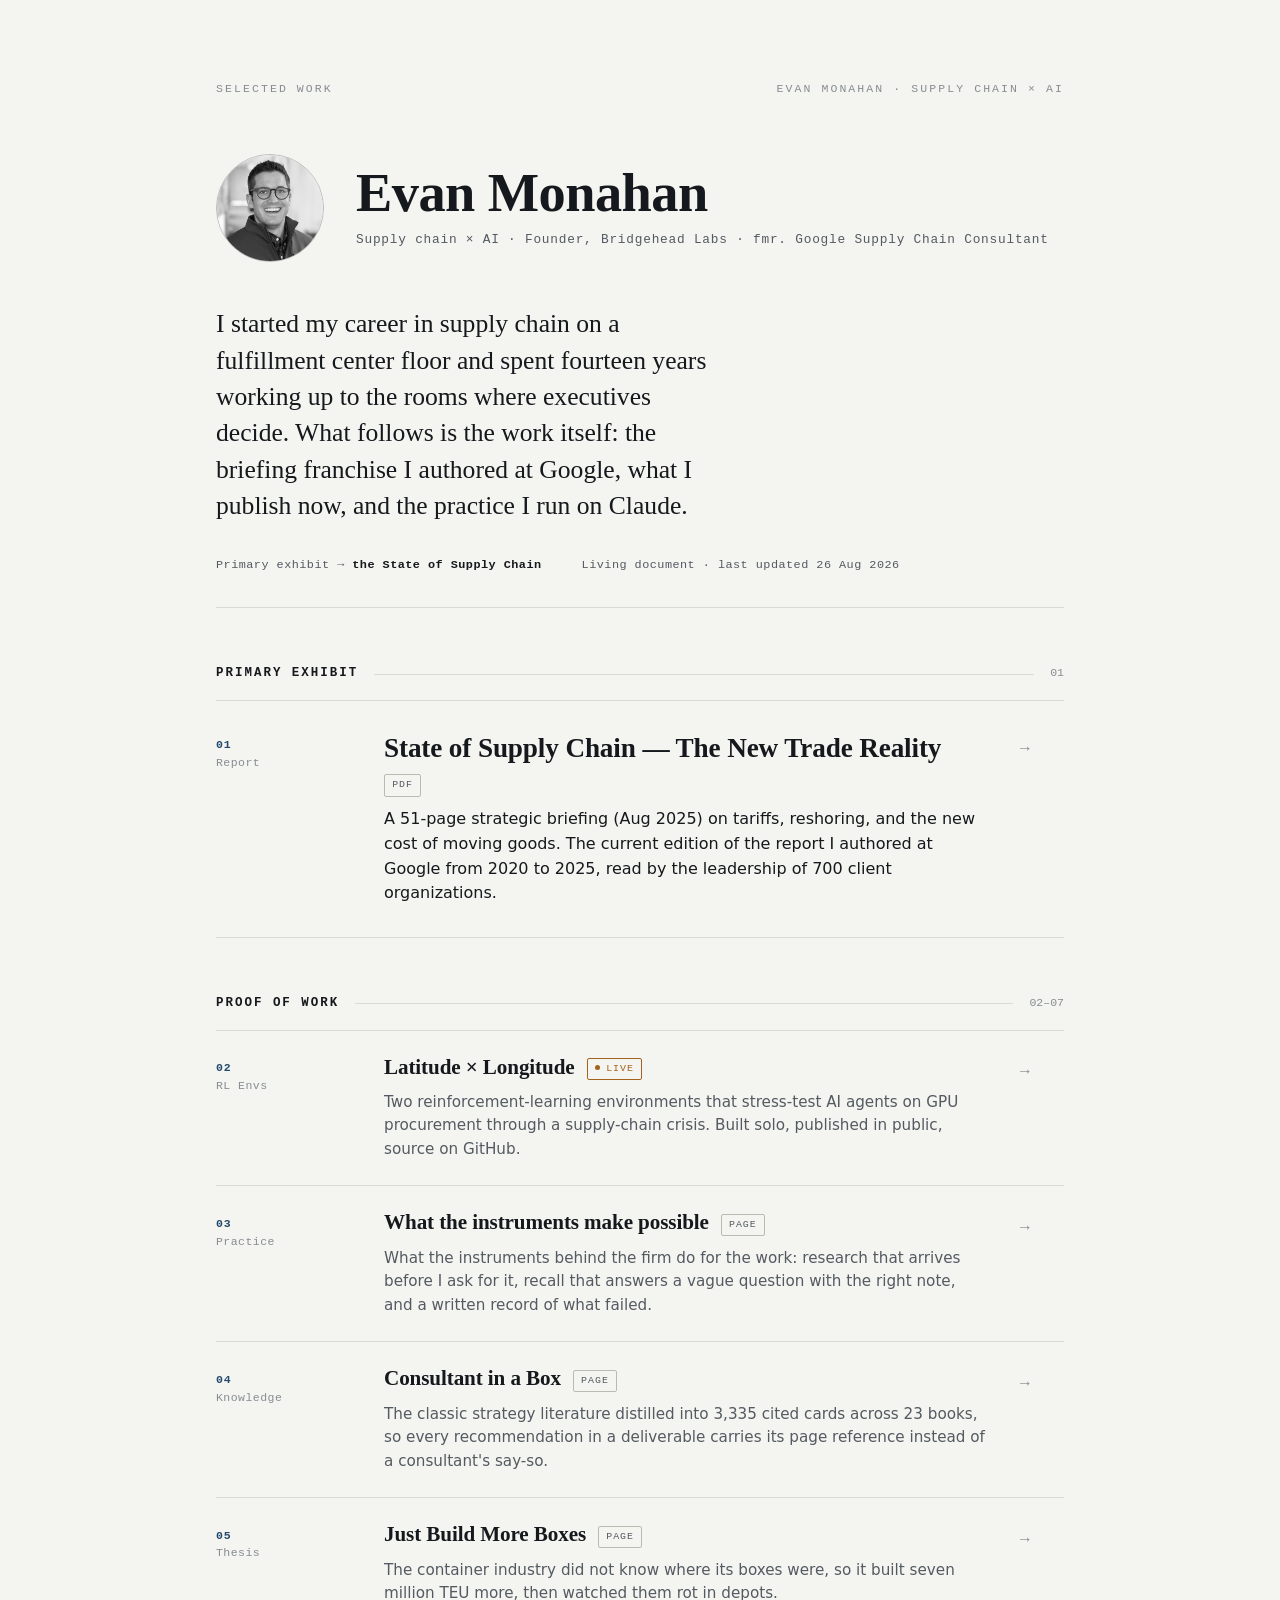
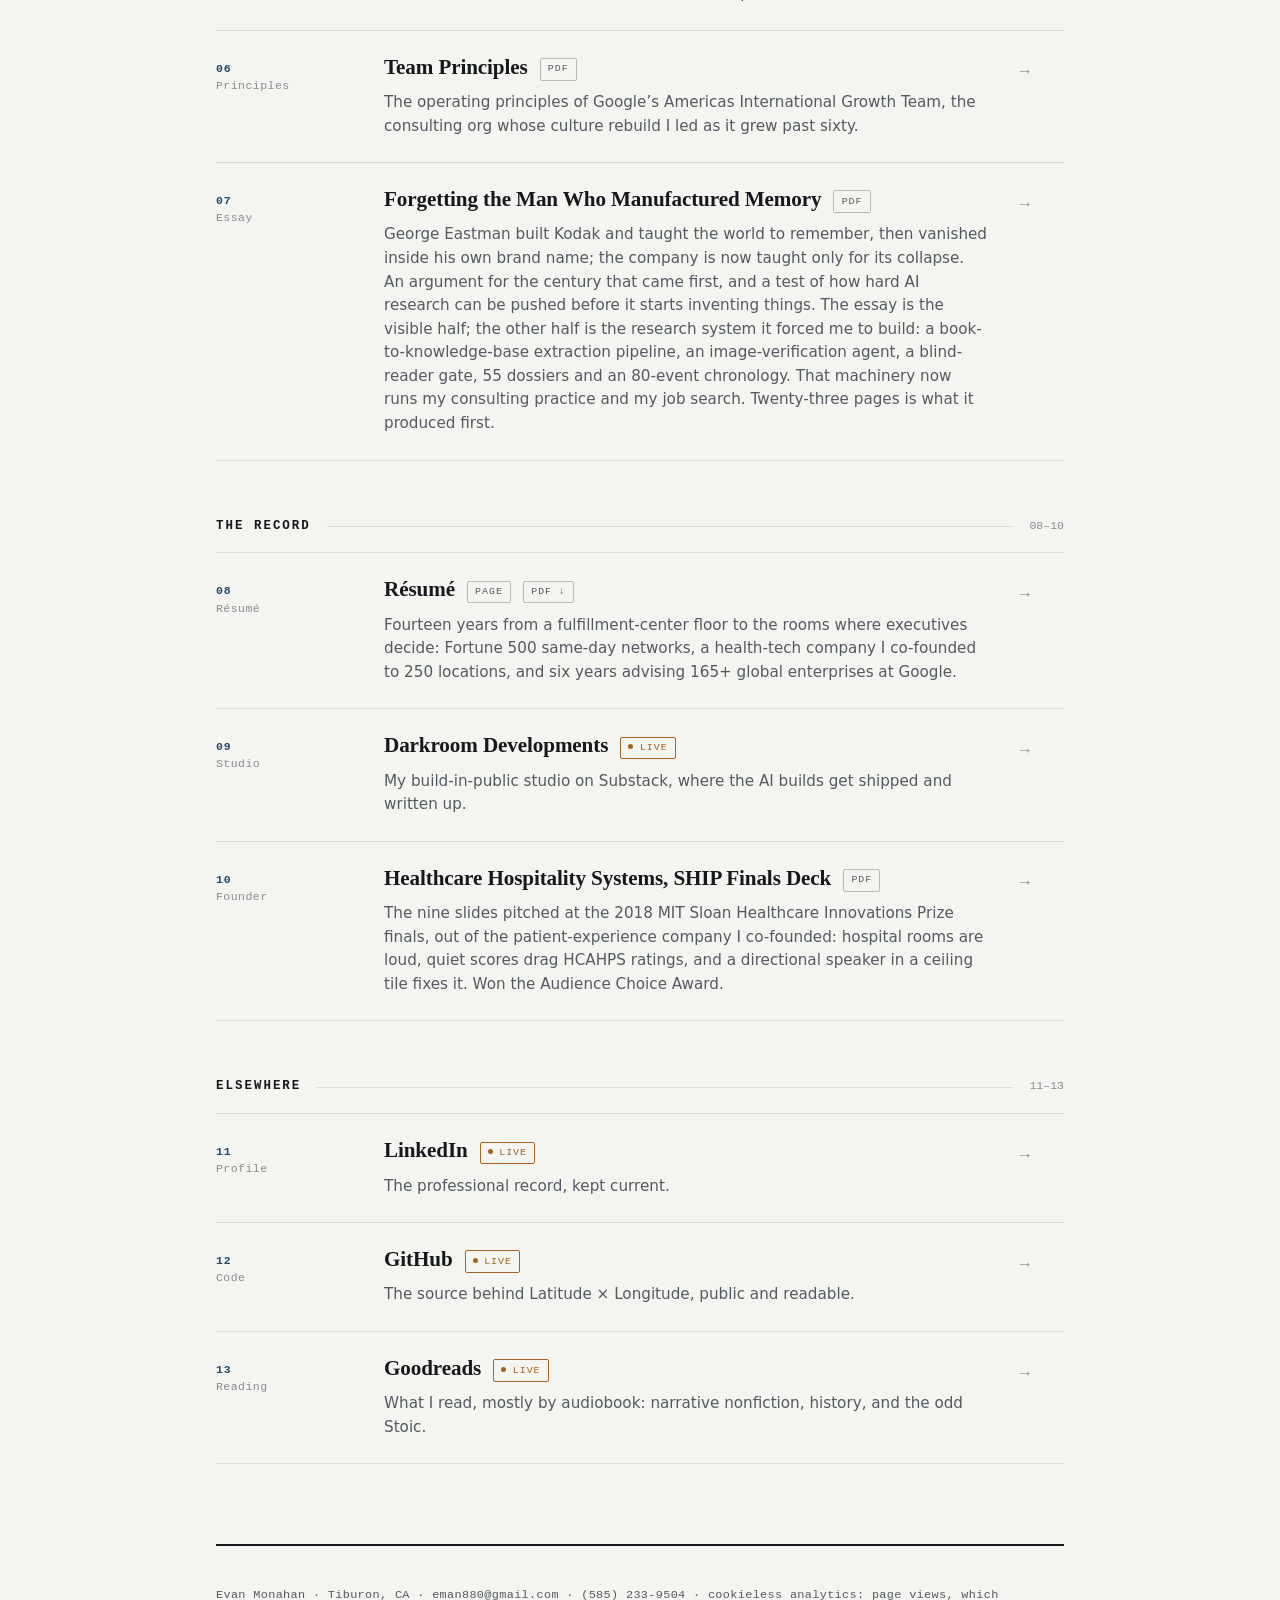
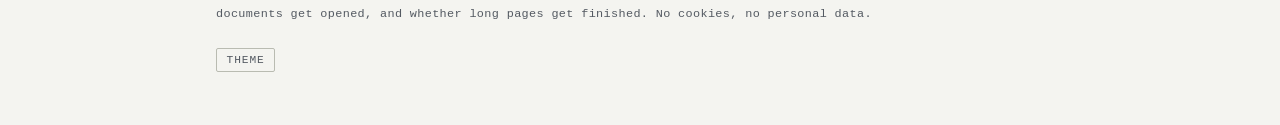
==== index.html @ cddded2b "Résumé card: make the PDF tag a real download link The card linked to resume.html while showing a de" ====
<!doctype html>
<html lang="en" data-theme-default>
<head>
  <meta charset="utf-8">
  <meta name="viewport" content="width=device-width, initial-scale=1">
  <title>Evan Monahan — Selected Work</title>
  <meta name="description" content="Selected work by Evan Monahan: the State of Supply Chain briefing, reinforcement-learning environments for GPU procurement, a cited strategy knowledge base, a container thesis, and a résumé. Supply chain × AI.">
  <link rel="stylesheet" href="style.css">
  <script src="tracker.js" async></script>
  <link rel="icon" href="data:image/svg+xml,<svg xmlns='http://www.w3.org/2000/svg' viewBox='0 0 16 16'><rect width='16' height='16' fill='%23234a6c'/><rect x='3' y='3' width='10' height='10' fill='none' stroke='%23f4f4f0' stroke-width='1'/></svg>">
</head>
<body>
<div class="wrap">

  <!-- ============ MASTHEAD ============ -->
  <header class="masthead">
    <div class="masthead-top">
      <span class="doc-no">Selected Work</span>
      <span class="doc-no">Evan Monahan · Supply Chain × AI</span>
    </div>

    <div class="identity reveal">
      <img class="portrait" src="assets/headshot.jpg" alt="Evan Monahan" width="108" height="108">
      <div>
        <h1>Evan Monahan</h1>
        <p class="role">Supply chain × AI · Founder, Bridgehead Labs · fmr. Google Supply Chain Consultant</p>
      </div>
    </div>

    <p class="thesis reveal">
      I started my career in supply chain on a fulfillment center floor and spent fourteen
      years working up to the rooms where executives decide. What follows is the work itself:
      the briefing franchise I authored at Google, what I publish now, and the practice I run
      on Claude.
    </p>

    <div class="manifest-meta reveal">
      <span>Primary exhibit → <b>the State of Supply Chain</b></span>
      <span>Living document · last updated 26 Aug 2026</span>
    </div>
  </header>

  <!-- ============ PRIMARY EXHIBIT ============ -->
  <section class="section">
    <div class="section-head">
      <h2>Primary Exhibit</h2>
      <span class="rule-fill"></span>
      <span class="count">01</span>
    </div>
    <div class="docs">
      <a class="doc doc-primary" href="files/state-of-supply-chain.pdf" target="_blank" rel="noopener" data-doc="01-state-of-supply-chain">
        <div class="doc-code"><b>01</b>Report</div>
        <div class="doc-main">
          <div class="doc-head">
            <h3>State of Supply Chain — The New Trade Reality</h3>
            <span class="tag">PDF</span>
          </div>
          <p class="doc-abstract">
            A 51-page strategic briefing (Aug 2025) on tariffs, reshoring, and the new cost of
            moving goods. The current edition of the report I authored at Google from 2020 to
            2025, read by the leadership of 700 client organizations.
          </p>
        </div>
        <div class="doc-go">→</div>
      </a>
    </div>
  </section>

  <!-- ============ PROOF OF WORK ============ -->
  <section class="section">
    <div class="section-head">
      <h2>Proof of Work</h2>
      <span class="rule-fill"></span>
      <span class="count">02–07</span>
    </div>
    <div class="docs">

      <a class="doc" href="https://evmonaha880.github.io/latitude-longitude/" target="_blank" rel="noopener" data-doc="02-latitude-longitude">
        <div class="doc-code"><b>02</b>RL Envs</div>
        <div class="doc-main">
          <div class="doc-head"><h3>Latitude × Longitude</h3><span class="tag tag-live">Live</span></div>
          <p class="doc-abstract">
            Two reinforcement-learning environments that stress-test AI agents on GPU procurement
            through a supply-chain crisis. Built solo, published in public, source on GitHub.
          </p>
        </div>
        <div class="doc-go">→</div>
      </a>

      <a class="doc" href="practice.html" target="_blank" rel="noopener" data-doc="03-practice">
        <div class="doc-code"><b>03</b>Practice</div>
        <div class="doc-main">
          <div class="doc-head"><h3>What the instruments make possible</h3><span class="tag">Page</span></div>
          <p class="doc-abstract">
            What the instruments behind the firm do for the work: research that arrives before I
            ask for it, recall that answers a vague question with the right note, and a written
            record of what failed.
          </p>
        </div>
        <div class="doc-go">→</div>
      </a>

      <a class="doc" href="practice.html#knowledge" target="_blank" rel="noopener" data-doc="04-consultant-in-a-box">
        <div class="doc-code"><b>04</b>Knowledge</div>
        <div class="doc-main">
          <div class="doc-head"><h3>Consultant in a Box</h3><span class="tag">Page</span></div>
          <p class="doc-abstract">
            The classic strategy literature distilled into 3,335 cited cards across 23 books, so
            every recommendation in a deliverable carries its page reference instead of a
            consultant's say-so.
          </p>
        </div>
        <div class="doc-go">→</div>
      </a>

      <a class="doc" href="thesis.html" target="_blank" rel="noopener" data-doc="05-thesis">
        <div class="doc-code"><b>05</b>Thesis</div>
        <div class="doc-main">
          <div class="doc-head"><h3>Just Build More Boxes</h3><span class="tag">Page</span></div>
          <p class="doc-abstract">
            The container industry did not know where its boxes were, so it built seven million
            TEU more, then watched them rot in depots.
          </p>
        </div>
        <div class="doc-go">→</div>
      </a>

      <a class="doc" href="files/aigt-team-principles.pdf" target="_blank" rel="noopener" data-doc="06-team-principles">
        <div class="doc-code"><b>06</b>Principles</div>
        <div class="doc-main">
          <div class="doc-head"><h3>Team Principles</h3><span class="tag">PDF</span></div>
          <p class="doc-abstract">
            The operating principles of Google’s Americas International Growth Team, the consulting
            org whose culture rebuild I led as it grew past sixty.
          </p>
        </div>
        <div class="doc-go">→</div>
      </a>

      <a class="doc" href="files/eastman-essay.pdf" target="_blank" rel="noopener" data-doc="07-eastman-essay">
        <div class="doc-code"><b>07</b>Essay</div>
        <div class="doc-main">
          <div class="doc-head"><h3>Forgetting the Man Who Manufactured Memory</h3><span class="tag">PDF</span></div>
          <p class="doc-abstract">
            George Eastman built Kodak and taught the world to remember, then vanished inside
            his own brand name; the company is now taught only for its collapse. An argument for
            the century that came first, and a test of how hard AI research can be pushed before
            it starts inventing things. The essay is the visible half; the other half is the
            research system it forced me to build: a book-to-knowledge-base extraction pipeline,
            an image-verification agent, a blind-reader gate, 55 dossiers and an 80-event
            chronology. That machinery now runs my consulting practice and my job search.
            Twenty-three pages is what it produced first.
          </p>
        </div>
        <div class="doc-go">→</div>
      </a>

    </div>
  </section>

  <!-- ============ THE RECORD ============ -->
  <section class="section">
    <div class="section-head">
      <h2>The Record</h2>
      <span class="rule-fill"></span>
      <span class="count">08–10</span>
    </div>
    <div class="docs">

      <div class="doc">
        <div class="doc-code"><b>08</b>Résumé</div>
        <div class="doc-main">
          <div class="doc-head"><h3><a class="doc-stretch" href="resume.html" target="_blank" rel="noopener" data-doc="08-resume">Résumé</a></h3><span class="tag">Page</span><a class="tag tag-dl" href="files/resume.pdf" target="_blank" rel="noopener" data-doc="08-resume-pdf">PDF &darr;</a></div>
          <p class="doc-abstract">
            Fourteen years from a fulfillment-center floor to the rooms where executives decide:
            Fortune 500 same-day networks, a health-tech company I co-founded to 250 locations,
            and six years advising 165+ global enterprises at Google.
          </p>
        </div>
        <div class="doc-go">&rarr;</div>
      </div>

      <a class="doc" href="https://evanmonahan1888.substack.com" target="_blank" rel="noopener" data-doc="09-darkroom">
        <div class="doc-code"><b>09</b>Studio</div>
        <div class="doc-main">
          <div class="doc-head"><h3>Darkroom Developments</h3><span class="tag tag-live">Live</span></div>
          <p class="doc-abstract">
            My build-in-public studio on Substack, where the AI builds get shipped and written up.
          </p>
        </div>
        <div class="doc-go">→</div>
      </a>

      <a class="doc" href="files/hhs-mit-ship-finals-2018.pdf" target="_blank" rel="noopener" data-doc="10-founder-deck">
        <div class="doc-code"><b>10</b>Founder</div>
        <div class="doc-main">
          <div class="doc-head"><h3>Healthcare Hospitality Systems, SHIP Finals Deck</h3><span class="tag">PDF</span></div>
          <p class="doc-abstract">
            The nine slides pitched at the 2018 MIT Sloan Healthcare Innovations Prize finals, out of the
            patient-experience company I co-founded: hospital rooms are loud, quiet scores drag HCAHPS ratings,
            and a directional speaker in a ceiling tile fixes it. Won the Audience Choice Award.
          </p>
        </div>
        <div class="doc-go">→</div>
      </a>

    </div>
  </section>

  <!-- ============ ELSEWHERE ============ -->
  <section class="section">
    <div class="section-head">
      <h2>Elsewhere</h2>
      <span class="rule-fill"></span>
      <span class="count">11–13</span>
    </div>
    <div class="docs">

      <a class="doc" href="https://www.linkedin.com/in/evan-monahan-982ba931" target="_blank" rel="noopener" data-doc="11-linkedin">
        <div class="doc-code"><b>11</b>Profile</div>
        <div class="doc-main">
          <div class="doc-head"><h3>LinkedIn</h3><span class="tag tag-live">Live</span></div>
          <p class="doc-abstract">The professional record, kept current.</p>
        </div>
        <div class="doc-go">→</div>
      </a>

      <a class="doc" href="https://github.com/evmonaha880/latitude-longitude" target="_blank" rel="noopener" data-doc="12-github">
        <div class="doc-code"><b>12</b>Code</div>
        <div class="doc-main">
          <div class="doc-head"><h3>GitHub</h3><span class="tag tag-live">Live</span></div>
          <p class="doc-abstract">The source behind Latitude × Longitude, public and readable.</p>
        </div>
        <div class="doc-go">→</div>
      </a>

      <a class="doc" href="https://www.goodreads.com/eman880" target="_blank" rel="noopener" data-doc="13-goodreads">
        <div class="doc-code"><b>13</b>Reading</div>
        <div class="doc-main">
          <div class="doc-head"><h3>Goodreads</h3><span class="tag tag-live">Live</span></div>
          <p class="doc-abstract">What I read, mostly by audiobook: narrative nonfiction, history, and the odd Stoic.</p>
        </div>
        <div class="doc-go">→</div>
      </a>

    </div>
  </section>

  <!-- ============ COLOPHON ============ -->
  <footer class="colophon">
    <span>Evan Monahan · Tiburon, CA · eman880@gmail.com · (585)&nbsp;233-9504 · cookieless analytics: page views, which documents get opened, and whether long pages get finished. No cookies, no personal data.</span>
    <button class="theme-toggle" id="themeToggle" type="button" aria-label="Toggle light and dark theme">Theme</button>
  </footer>

</div>

<script>
  (function () {
    var root = document.documentElement, key = "site-theme";
    var saved = null;
    try { saved = localStorage.getItem(key); } catch (e) {}
    if (saved) root.setAttribute("data-theme", saved);
    var btn = document.getElementById("themeToggle");
    btn && btn.addEventListener("click", function () {
      var isDark = getComputedStyle(root).getPropertyValue("--paper").trim().indexOf("#1") === 0;
      var next = isDark ? "light" : "dark";
      root.setAttribute("data-theme", next);
      try { localStorage.setItem(key, next); } catch (e) {}
    });
  })();
</script>
</body>
</html>
---- style.css ----
/* ============================================================
   Evan Monahan — Selected Work
   "The Manifest" — a bill of lading for a candidacy.
   Blueprint-ink on cool paper. No web fonts, no CDNs: bulletproof.
   ============================================================ */

:root {
  --paper:        #f4f4f0;
  --paper-raised: #fbfbf8;
  --ink:          #15181c;
  --ink-2:        #545a62;
  --ink-3:        #878d93;
  --rule:         #d9dad2;
  --rule-strong:  #b9bbb1;
  --blueprint:    #234a6c;
  --blueprint-2:  #2f5f8c;
  --live:         #a4631d;   /* single warm micro-signal, LIVE only */

  --mono: ui-monospace, "SF Mono", "Cascadia Mono", Menlo, Consolas, monospace;
  --serif: "Iowan Old Style", "Palatino Linotype", Palatino, "Book Antiqua", Georgia, serif;
  --sans: system-ui, -apple-system, "Segoe UI", Roboto, Helvetica, Arial, sans-serif;

  --measure: 66ch;
  --page: 60rem;
}

@media (prefers-color-scheme: dark) {
  :root {
    --paper:        #14161a;
    --paper-raised: #191c21;
    --ink:          #eceef0;
    --ink-2:        #a3aab2;
    --ink-3:        #767d85;
    --rule:         #2a2e34;
    --rule-strong:  #3c424a;
    --blueprint:    #7fb0d6;
    --blueprint-2:  #a3c8e6;
    --live:         #d69a52;
  }
}
:root[data-theme="dark"] {
  --paper:#14161a; --paper-raised:#191c21; --ink:#eceef0; --ink-2:#a3aab2;
  --ink-3:#767d85; --rule:#2a2e34; --rule-strong:#3c424a;
  --blueprint:#7fb0d6; --blueprint-2:#a3c8e6; --live:#d69a52;
}
:root[data-theme="light"] {
  --paper:#f4f4f0; --paper-raised:#fbfbf8; --ink:#15181c; --ink-2:#545a62;
  --ink-3:#878d93; --rule:#d9dad2; --rule-strong:#b9bbb1;
  --blueprint:#234a6c; --blueprint-2:#2f5f8c; --live:#a4631d;
}

* { box-sizing: border-box; }

html { -webkit-text-size-adjust: 100%; }

body {
  margin: 0;
  background: var(--paper);
  color: var(--ink);
  font-family: var(--sans);
  font-size: 17px;
  line-height: 1.6;
  -webkit-font-smoothing: antialiased;
  text-rendering: optimizeLegibility;
}

.wrap {
  max-width: var(--page);
  margin: 0 auto;
  padding: 0 clamp(1.25rem, 5vw, 3.5rem);
}

/* ---------- shared type ---------- */
.eyebrow {
  font-family: var(--mono);
  font-size: 0.72rem;
  letter-spacing: 0.18em;
  text-transform: uppercase;
  color: var(--ink-3);
  margin: 0;
}
a { color: var(--blueprint); text-underline-offset: 3px; }
a:hover { color: var(--blueprint-2); }

:focus-visible {
  outline: 2px solid var(--blueprint-2);
  outline-offset: 3px;
  border-radius: 2px;
}

/* ============================================================
   MASTHEAD
   ============================================================ */
.masthead {
  padding: clamp(2.5rem, 7vw, 5rem) 0 2rem;
  border-bottom: 1px solid var(--rule);
}
.masthead-top {
  display: flex;
  justify-content: space-between;
  align-items: baseline;
  gap: 1rem;
  flex-wrap: wrap;
  margin-bottom: clamp(2rem, 6vw, 3.5rem);
}
.masthead-top .doc-no { font-family: var(--mono); font-size:0.72rem; letter-spacing:0.18em; text-transform:uppercase; color: var(--ink-3); }

.identity {
  display: grid;
  grid-template-columns: auto 1fr;
  gap: clamp(1.25rem, 4vw, 2rem);
  align-items: center;
}
.portrait {
  width: clamp(76px, 14vw, 108px);
  height: clamp(76px, 14vw, 108px);
  border-radius: 50%;
  object-fit: cover;
  filter: grayscale(100%) contrast(1.02);
  border: 1px solid var(--rule-strong);
}
.identity h1 {
  font-family: var(--serif);
  font-weight: 600;
  font-size: clamp(2.1rem, 6vw, 3.4rem);
  line-height: 1.02;
  letter-spacing: -0.01em;
  margin: 0 0 0.5rem;
}
.identity .role {
  font-family: var(--mono);
  font-size: 0.8rem;
  letter-spacing: 0.06em;
  color: var(--ink-2);
  margin: 0;
}

.thesis {
  font-family: var(--serif);
  font-size: clamp(1.25rem, 2.6vw, 1.6rem);
  line-height: 1.42;
  max-width: 40ch;
  margin: clamp(2rem, 5vw, 2.75rem) 0 0;
  color: var(--ink);
}
.thesis em { font-style: italic; color: var(--blueprint); }

.manifest-meta {
  margin-top: 2rem;
  display: flex;
  gap: 1.5rem 2.5rem;
  flex-wrap: wrap;
  font-family: var(--mono);
  font-size: 0.74rem;
  letter-spacing: 0.04em;
  color: var(--ink-2);
}
.manifest-meta b { color: var(--ink); font-weight: 600; }

/* ============================================================
   MANIFEST SECTIONS
   ============================================================ */
.section { padding: clamp(2.5rem, 6vw, 3.5rem) 0 0; }
.section-head {
  display: flex;
  align-items: baseline;
  gap: 1rem;
  padding-bottom: 1rem;
}
.section-head h2 {
  font-family: var(--mono);
  font-size: 0.78rem;
  font-weight: 600;
  letter-spacing: 0.16em;
  text-transform: uppercase;
  color: var(--ink);
  margin: 0;
  white-space: nowrap;
}
.section-head .rule-fill { flex: 1; height: 1px; background: var(--rule); align-self: center; }
.section-head .count { font-family: var(--mono); font-size: 0.72rem; color: var(--ink-3); }

/* ---------- document rows ---------- */
.docs { border-top: 1px solid var(--rule); }

.doc {
  display: grid;
  grid-template-columns: 8.5rem 1fr 1.5rem;
  gap: 0 clamp(1rem, 3vw, 2rem);
  align-items: start;
  padding: 1.5rem clamp(0.5rem, 2vw, 1.25rem) 1.5rem 0;
  border-bottom: 1px solid var(--rule);
  text-decoration: none;
  color: inherit;
  position: relative;
  transition: background .18s ease, padding-left .18s ease;
}
.doc::before {
  content: "";
  position: absolute;
  left: 0; top: 0; bottom: -1px;
  width: 2px;
  background: var(--blueprint);
  transform: scaleY(0);
  transform-origin: top;
  transition: transform .2s ease;
}
.doc:hover, .doc:focus-visible {
  background: var(--paper-raised);
  padding-left: 1rem;
  outline: none;
}
.doc:hover::before, .doc:focus-visible::before { transform: scaleY(1); }

.doc-code {
  font-family: var(--mono);
  font-size: 0.72rem;
  letter-spacing: 0.04em;
  color: var(--ink-3);
  padding-top: 0.3rem;
  line-height: 1.5;
}
.doc-code b { display:block; color: var(--blueprint); font-weight:600; letter-spacing:0.08em; }

.doc-main { min-width: 0; }
.doc-head { display: flex; align-items: baseline; gap: 0.75rem; flex-wrap: wrap; }
.doc-main h3 {
  font-family: var(--serif);
  font-weight: 600;
  font-size: 1.32rem;
  line-height: 1.2;
  margin: 0;
  letter-spacing: -0.005em;
}
.doc-abstract {
  margin: 0.5rem 0 0;
  font-size: 0.95rem;
  line-height: 1.55;
  color: var(--ink-2);
  max-width: var(--measure);
}
.doc-go {
  font-family: var(--mono);
  color: var(--ink-3);
  font-size: 1rem;
  padding-top: 0.35rem;
  transition: transform .18s ease, color .18s ease;
}
.doc:hover .doc-go, .doc:focus-visible .doc-go { transform: translateX(3px); color: var(--blueprint); }

/* status tags */
.tag {
  font-family: var(--mono);
  font-size: 0.62rem;
  letter-spacing: 0.1em;
  text-transform: uppercase;
  padding: 0.15rem 0.45rem;
  border: 1px solid var(--rule-strong);
  border-radius: 2px;
  color: var(--ink-2);
  white-space: nowrap;
  position: relative;
  top: -0.15rem;
}
.tag-live { color: var(--live); border-color: var(--live); }
.tag-live::before {
  content: "";
  display: inline-block;
  width: 5px; height: 5px;
  border-radius: 50%;
  background: var(--live);
  margin-right: 0.4rem;
  vertical-align: 0.08em;
}

/* primary cargo — the briefing */
.doc-primary { padding-top: 1.9rem; padding-bottom: 1.9rem; }
.doc-primary .doc-main h3 { font-size: 1.7rem; }
.doc-primary .doc-abstract { color: var(--ink); font-size: 1rem; }
.doc-primary .doc-code b { color: var(--blueprint); }

/* ============================================================
   COLOPHON
   ============================================================ */
.colophon {
  margin-top: clamp(3rem, 8vw, 5rem);
  padding: 2.5rem 0 4rem;
  border-top: 2px solid var(--ink);
  display: flex;
  justify-content: space-between;
  gap: 1.5rem;
  flex-wrap: wrap;
  font-family: var(--mono);
  font-size: 0.74rem;
  letter-spacing: 0.03em;
  color: var(--ink-2);
}
.colophon a { color: var(--ink-2); }
.colophon a:hover { color: var(--blueprint); }
.theme-toggle {
  background: none; border: 1px solid var(--rule-strong); color: var(--ink-2);
  font-family: var(--mono); font-size: 0.7rem; letter-spacing:0.08em; text-transform:uppercase;
  padding: 0.3rem 0.6rem; border-radius: 2px; cursor: pointer;
}
.theme-toggle:hover { color: var(--blueprint); border-color: var(--blueprint); }

/* ============================================================
   ARTICLE PAGES (resume / thesis)
   ============================================================ */
.backlink {
  display: inline-block;
  font-family: var(--mono);
  font-size: 0.72rem;
  letter-spacing: 0.08em;
  text-transform: uppercase;
  text-decoration: none;
  color: var(--ink-2);
  margin: clamp(1.5rem,4vw,2.5rem) 0 0;
}
.backlink:hover { color: var(--blueprint); }

.article { max-width: 42rem; margin: 0 auto; padding-bottom: 5rem; }
.article-head { padding: 2rem 0 1.5rem; border-bottom: 1px solid var(--rule); margin-bottom: 2.5rem; }
.article-head h1 {
  font-family: var(--serif); font-weight: 600;
  font-size: clamp(1.9rem, 5vw, 2.8rem); line-height: 1.08;
  letter-spacing: -0.01em; margin: 0.75rem 0 0.5rem;
}
.article-head .standfirst { font-family: var(--serif); font-size: 1.15rem; line-height:1.5; color: var(--ink-2); margin: 0; max-width: 52ch; }

.article p { max-width: var(--measure); }
.article h2 {
  font-family: var(--serif); font-weight: 600; font-size: 1.5rem;
  margin: 2.5rem 0 0.75rem; line-height: 1.2;
}
.article h3 { font-family: var(--mono); font-size: 0.85rem; letter-spacing:0.06em; text-transform:uppercase; color: var(--blueprint); margin: 2rem 0 0.5rem; }
.article ul { max-width: var(--measure); padding-left: 1.2rem; }
.article li { margin: 0.4rem 0; }
.article .lead { font-size: 1.15rem; color: var(--ink); }
.article strong { font-weight: 600; color: var(--ink); }
.pull {
  font-family: var(--serif); font-style: italic; font-size: 1.3rem; line-height:1.4;
  border-left: 2px solid var(--blueprint); padding-left: 1.25rem; margin: 2rem 0;
  color: var(--ink); max-width: none;
}
.sources { font-size: 0.85rem; color: var(--ink-3); border-top: 1px solid var(--rule); margin-top: 3rem; padding-top: 1.5rem; }
.sources p { max-width: none; }

/* ---------- resume specifics ---------- */
.rz-contact { font-family: var(--mono); font-size: 0.78rem; color: var(--ink-2); letter-spacing: 0.02em; margin: 0 0 0.5rem; }
.rz-job { margin-top: 2rem; }
.rz-job .rz-title { display:flex; justify-content: space-between; gap:1rem; flex-wrap:wrap; align-items:baseline; }
.rz-job h3 { font-family: var(--serif); text-transform: none; letter-spacing:0; color: var(--ink); font-size: 1.15rem; margin:0; }
.rz-job .rz-when { font-family: var(--mono); font-size:0.72rem; color: var(--ink-3); white-space:nowrap; }
.rz-job .rz-sub { font-family: var(--sans); font-style: italic; color: var(--ink-2); font-size:0.95rem; margin:0.15rem 0 0.5rem; }
.dl-btn {
  display:inline-block; font-family: var(--mono); font-size:0.74rem; letter-spacing:0.08em; text-transform:uppercase;
  border:1px solid var(--blueprint); color: var(--blueprint); text-decoration:none;
  padding:0.5rem 1rem; border-radius:2px; margin-top:0.5rem;
}
.dl-btn:hover { background: var(--blueprint); color: var(--paper); }

/* ---------- motion ---------- */
@media (prefers-reduced-motion: no-preference) {
  .reveal { opacity: 0; transform: translateY(8px); animation: rise .5s ease forwards; }
  @keyframes rise { to { opacity: 1; transform: none; } }
}

/* ---------- print (résumé PDF) ---------- */
@media print {
  @page { margin: 0.42in 0.55in; }
  :root { --paper:#fff; --ink:#000; --ink-2:#222; --ink-3:#555; --rule:#bbb; --blueprint:#234a6c; }
  body { font-size: 8.5pt; line-height: 1.16; background:#fff; }
  .wrap { max-width:none; padding:0; }
  .backlink, .dl-btn, .theme-toggle, .colophon { display: none !important; }
  .article { max-width: none; padding: 0; }
  .article-head { padding: 0 0 0.2rem; margin-bottom: 0.3rem; border-bottom-color:#000; }
  .article-head h1 { font-size: 15pt; margin: 0.05rem 0; }
  .article-head .eyebrow { display:none; }
  .lead, .article .lead { font-size: 8.5pt; margin: 0.25rem 0; }
  .article h2 { font-size: 9.6pt; margin: 0.35rem 0 0.1rem; }
  .rz-job { margin-top: 0.3rem; break-inside: avoid; }
  .rz-job h3 { font-size: 9.4pt; }
  .rz-job .rz-sub { margin: 0.05rem 0 0.2rem; font-size:8.8pt; }
  .rz-job .rz-when { font-size: 8pt; }
  .article ul { padding-left: 0.95rem; margin: 0.15rem 0; }
  .article li { margin: 0.06rem 0; }
  .article p, .article ul, .article li, .lead { max-width: none; }
  .rz-contact { font-size: 8.4pt; margin-bottom:0.2rem; }
  .rz-boards { margin-top: 0.4rem !important; margin-bottom: 0.2rem; }
}

@media (max-width: 560px) {
  body { font-size: 16px; }
  .doc { grid-template-columns: 1fr; gap: 0.4rem; }
  .doc-code { padding-top: 0; }
  .doc-code b { display:inline; }
  .doc-go { display: none; }
  .identity { grid-template-columns: 1fr; text-align: left; }
  .portrait { width: 72px; height: 72px; }
}

/* ---------- résumé card: the card opens the page, the PDF chip opens the file ---------- */
.doc-stretch { color: inherit; text-decoration: none; }
.doc-stretch::after { content: ""; position: absolute; inset: 0; z-index: 1; }
.doc:has(.doc-stretch:focus-visible) { background: var(--paper-raised); padding-left: 1rem; }
.doc:has(.doc-stretch:focus-visible)::before { transform: scaleY(1); }
a.tag-dl {
  position: relative; z-index: 2; text-decoration: none; cursor: pointer;
  transition: color .15s ease, border-color .15s ease;
}
a.tag-dl:hover, a.tag-dl:focus-visible { color: var(--blueprint); border-color: var(--blueprint); outline: none; }
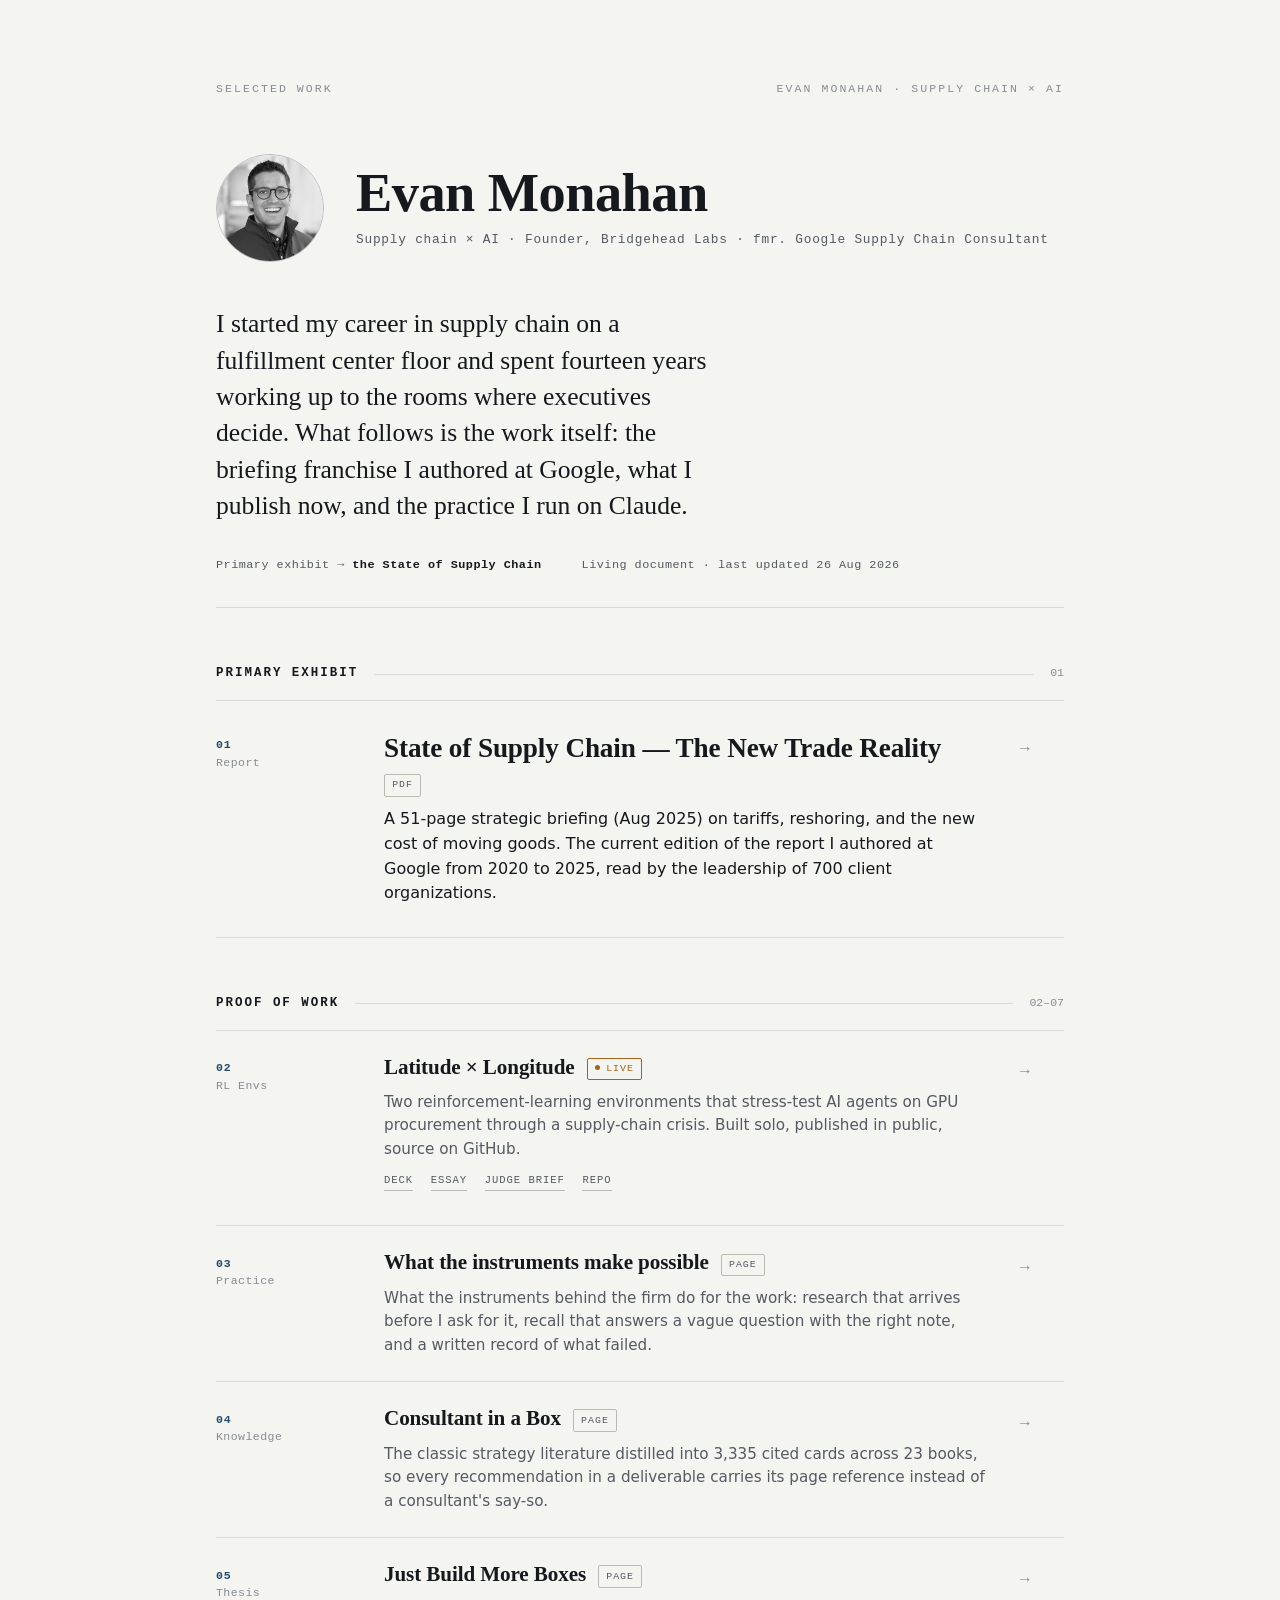
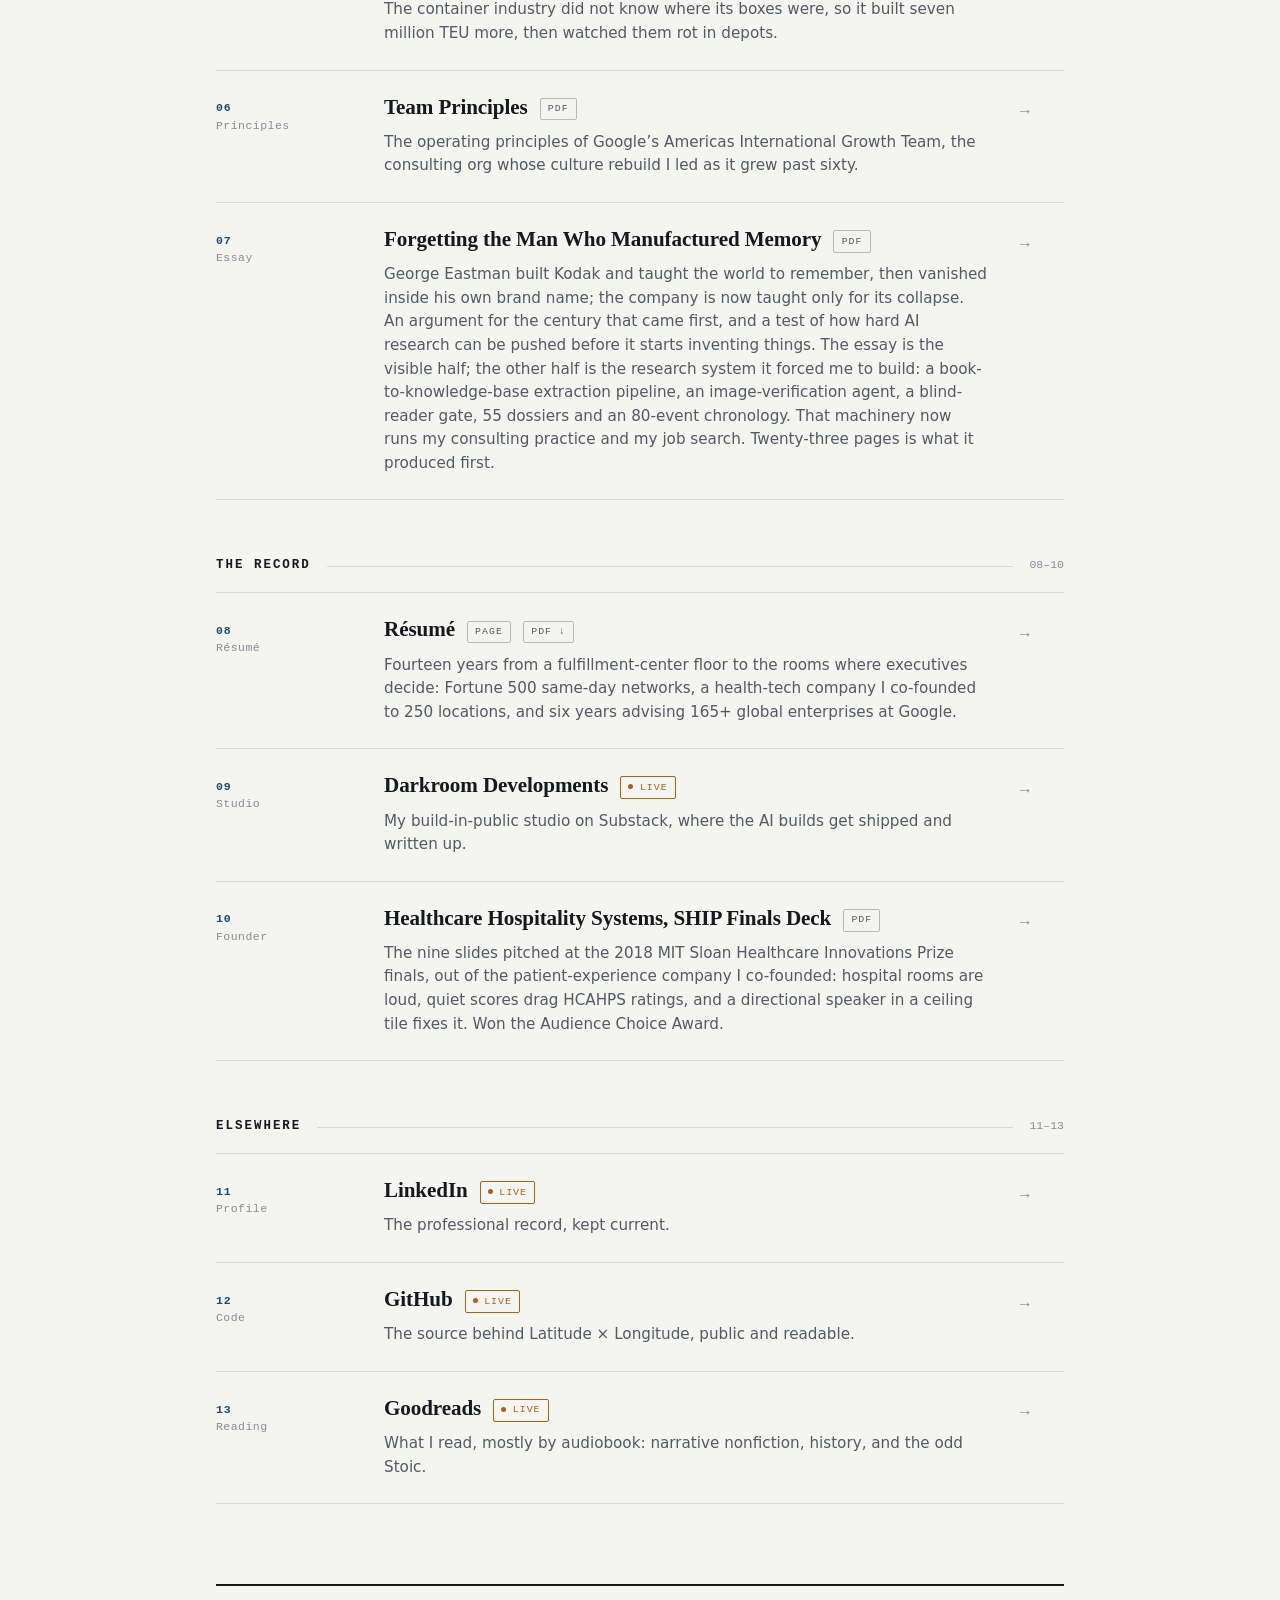
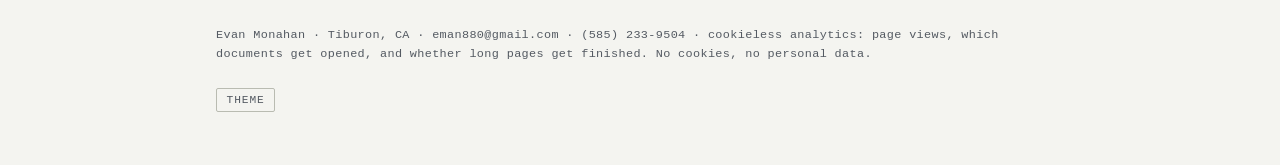
==== commit c6524aed: "Latitude card: four destinations, deck first The card pointed only at the judge brief, and the judge" ====
--- a/index.html
+++ b/index.html
@@ -75,17 +75,23 @@
     </div>
     <div class="docs">
 
-      <a class="doc" href="https://evmonaha880.github.io/latitude-longitude/" target="_blank" rel="noopener" data-doc="02-latitude-longitude">
+      <div class="doc">
         <div class="doc-code"><b>02</b>RL Envs</div>
         <div class="doc-main">
-          <div class="doc-head"><h3>Latitude × Longitude</h3><span class="tag tag-live">Live</span></div>
+          <div class="doc-head"><h3><a class="doc-stretch" href="https://evmonaha880.github.io/latitude-longitude/pitch.html" target="_blank" rel="noopener" data-doc="02-latitude-deck">Latitude × Longitude</a></h3><span class="tag tag-live">Live</span></div>
           <p class="doc-abstract">
             Two reinforcement-learning environments that stress-test AI agents on GPU procurement
             through a supply-chain crisis. Built solo, published in public, source on GitHub.
           </p>
-        </div>
-        <div class="doc-go">→</div>
-      </a>
+          <p class="doc-links">
+            <a href="https://evmonaha880.github.io/latitude-longitude/pitch.html" target="_blank" rel="noopener" data-doc="02-latitude-deck-chip">Deck</a>
+            <a href="https://evanmonahan1888.substack.com/p/a-clock-for-the-storm" target="_blank" rel="noopener" data-doc="02-latitude-essay">Essay</a>
+            <a href="https://evmonaha880.github.io/latitude-longitude/" target="_blank" rel="noopener" data-doc="02-latitude-judge-brief">Judge brief</a>
+            <a href="https://github.com/evmonaha880/latitude-longitude" target="_blank" rel="noopener" data-doc="02-latitude-repo">Repo</a>
+          </p>
+        </div>
+        <div class="doc-go">→</div>
+      </div>
 
       <a class="doc" href="practice.html" target="_blank" rel="noopener" data-doc="03-practice">
         <div class="doc-code"><b>03</b>Practice</div>
--- a/style.css
+++ b/style.css
@@ -410,3 +410,27 @@
   transition: color .15s ease, border-color .15s ease;
 }
 a.tag-dl:hover, a.tag-dl:focus-visible { color: var(--blueprint); border-color: var(--blueprint); outline: none; }
+
+/* multi-destination card: secondary link rail under the abstract.
+   Sits above .doc-stretch's full-card overlay (z-index 1), same as a.tag-dl. */
+.doc-links {
+  margin-top: 0.65rem;
+  display: flex;
+  flex-wrap: wrap;
+  gap: 0.35rem 1.1rem;
+  font-family: var(--mono);
+  font-size: 0.66rem;
+  letter-spacing: 0.09em;
+  text-transform: uppercase;
+}
+.doc-links a {
+  position: relative; z-index: 2;
+  color: var(--ink-2);
+  text-decoration: none;
+  border-bottom: 1px solid var(--rule-strong);
+  padding-bottom: 1px;
+  transition: color .15s ease, border-color .15s ease;
+}
+.doc-links a:hover, .doc-links a:focus-visible {
+  color: var(--blueprint); border-color: var(--blueprint); outline: none;
+}
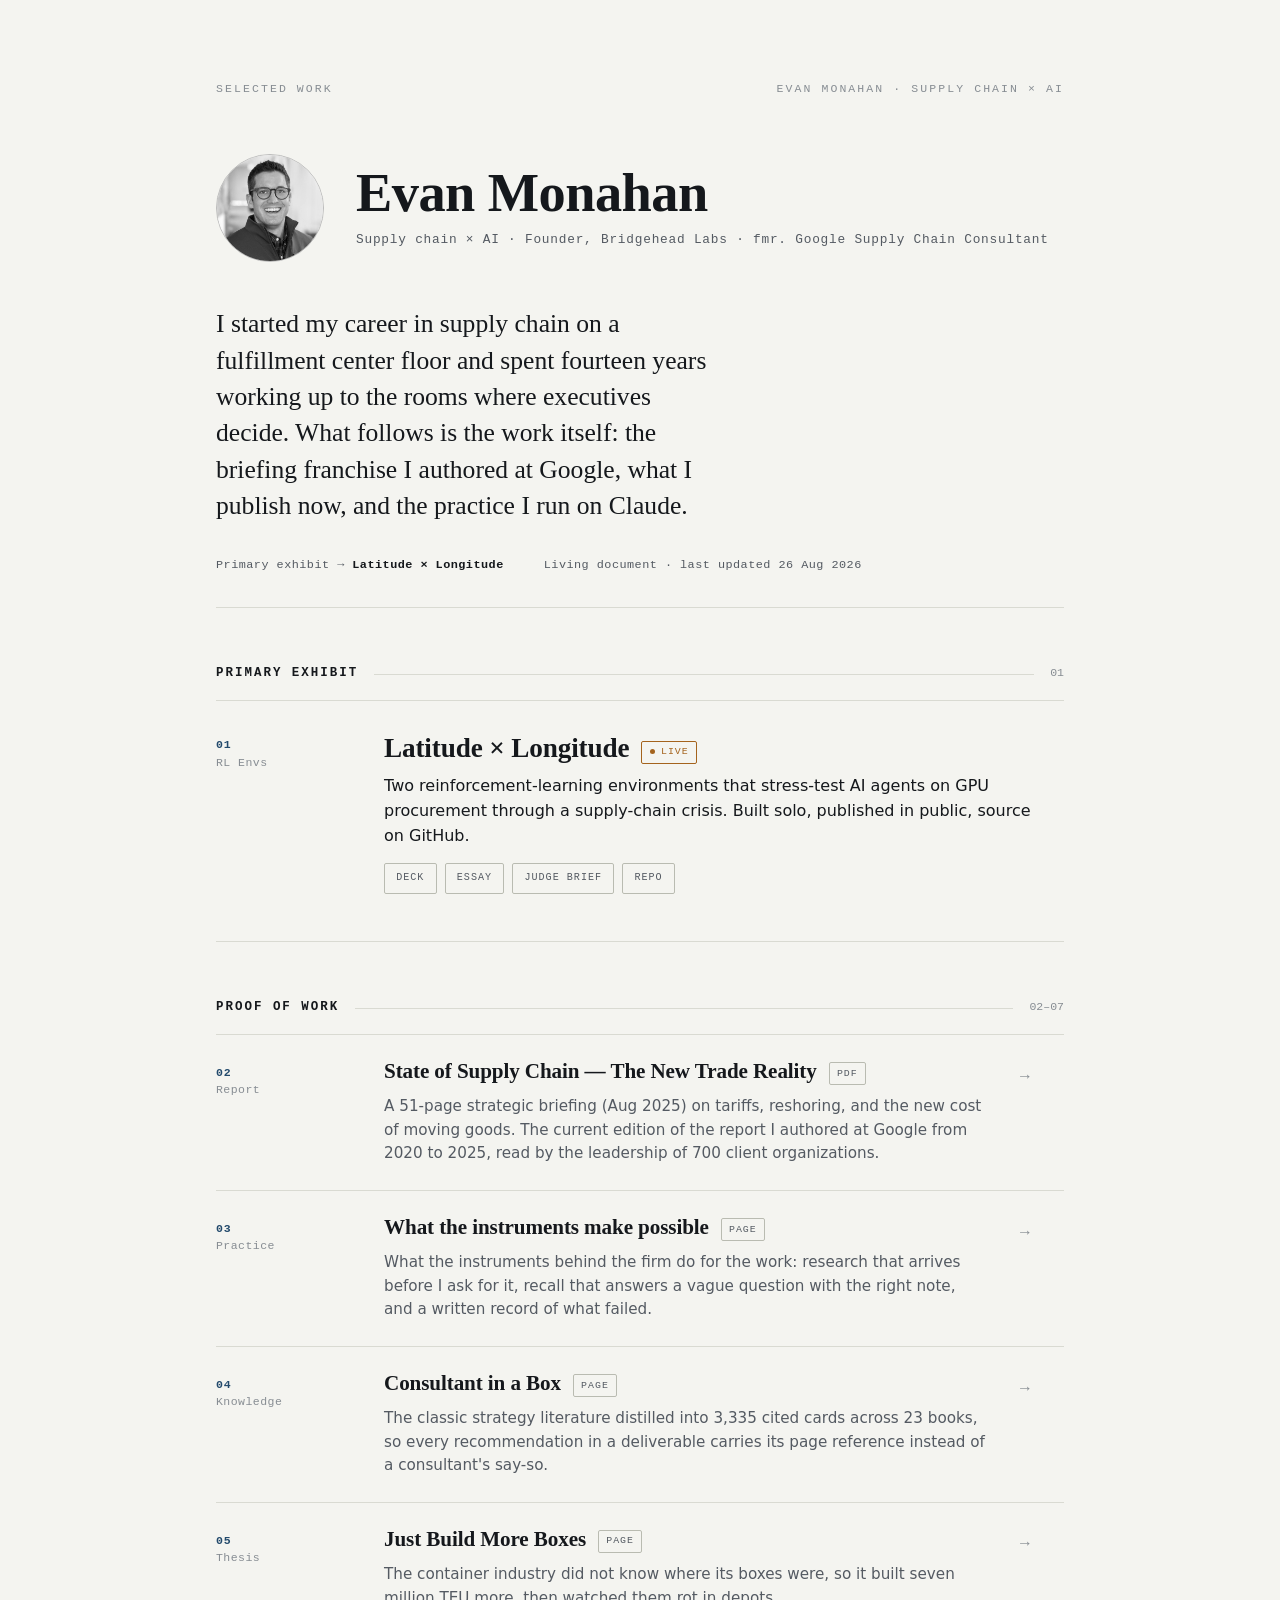
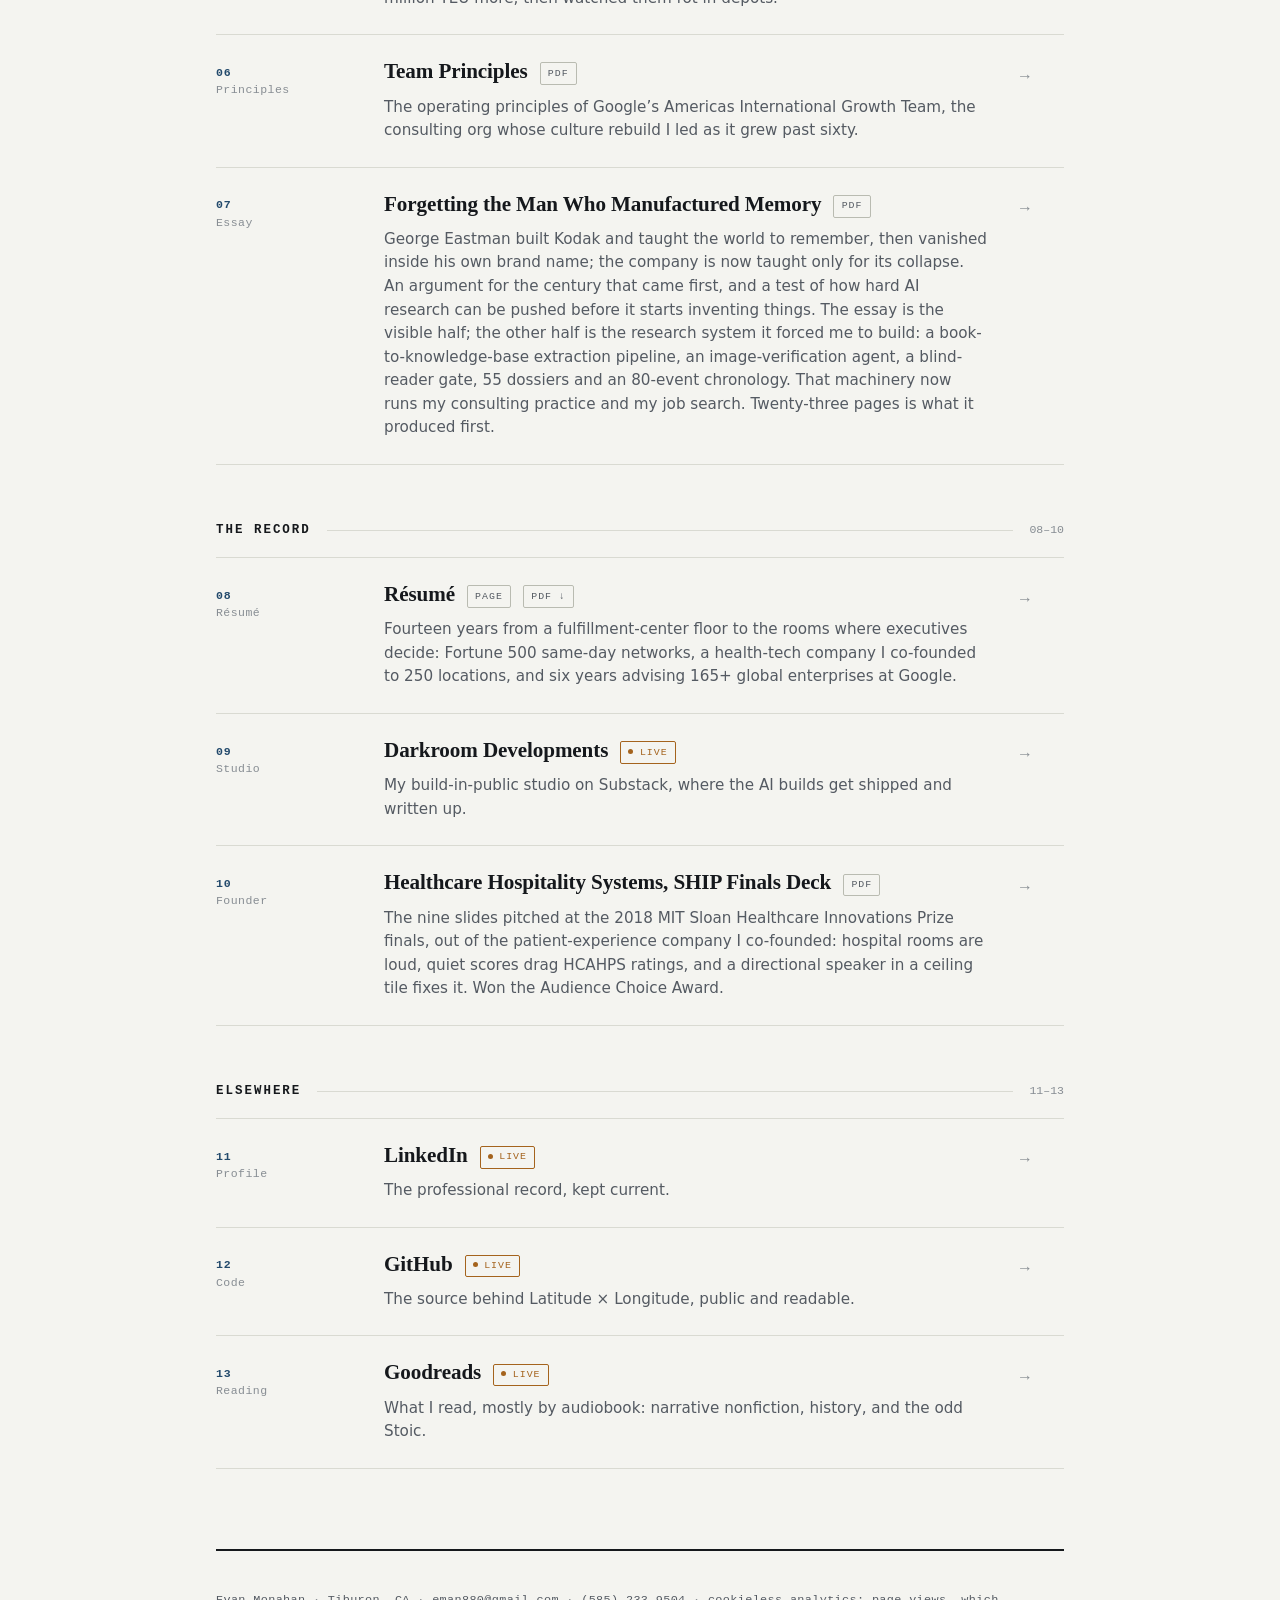
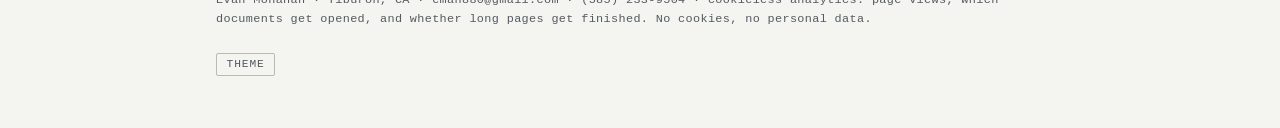
==== commit 259fe275: "Latitude becomes the primary exhibit; fix chip routing Three changes:  1. Chips all routed to the de" ====
--- a/index.html
+++ b/index.html
@@ -35,7 +35,7 @@
     </p>
 
     <div class="manifest-meta reveal">
-      <span>Primary exhibit → <b>the State of Supply Chain</b></span>
+      <span>Primary exhibit → <b>Latitude × Longitude</b></span>
       <span>Living document · last updated 26 Aug 2026</span>
     </div>
   </header>
@@ -48,8 +48,36 @@
       <span class="count">01</span>
     </div>
     <div class="docs">
-      <a class="doc doc-primary" href="files/state-of-supply-chain.pdf" target="_blank" rel="noopener" data-doc="01-state-of-supply-chain">
-        <div class="doc-code"><b>01</b>Report</div>
+      <div class="doc doc-primary">
+        <div class="doc-code"><b>01</b>RL Envs</div>
+        <div class="doc-main">
+          <div class="doc-head"><h3><a class="doc-title" href="https://evmonaha880.github.io/latitude-longitude/pitch.html" target="_blank" rel="noopener" data-doc="01-latitude-deck">Latitude × Longitude</a></h3><span class="tag tag-live">Live</span></div>
+          <p class="doc-abstract">
+            Two reinforcement-learning environments that stress-test AI agents on GPU procurement
+            through a supply-chain crisis. Built solo, published in public, source on GitHub.
+          </p>
+          <p class="doc-links">
+            <a href="https://evmonaha880.github.io/latitude-longitude/pitch.html" target="_blank" rel="noopener" data-doc="01-latitude-deck-chip">Deck</a>
+            <a href="https://evanmonahan1888.substack.com/p/a-clock-for-the-storm" target="_blank" rel="noopener" data-doc="01-latitude-essay">Essay</a>
+            <a href="https://evmonaha880.github.io/latitude-longitude/" target="_blank" rel="noopener" data-doc="01-latitude-judge-brief">Judge brief</a>
+            <a href="https://github.com/evmonaha880/latitude-longitude" target="_blank" rel="noopener" data-doc="01-latitude-repo">Repo</a>
+          </p>
+        </div>
+      </div>
+    </div>
+  </section>
+
+  <!-- ============ PROOF OF WORK ============ -->
+  <section class="section">
+    <div class="section-head">
+      <h2>Proof of Work</h2>
+      <span class="rule-fill"></span>
+      <span class="count">02–07</span>
+    </div>
+    <div class="docs">
+
+      <a class="doc" href="files/state-of-supply-chain.pdf" target="_blank" rel="noopener" data-doc="02-state-of-supply-chain">
+        <div class="doc-code"><b>02</b>Report</div>
         <div class="doc-main">
           <div class="doc-head">
             <h3>State of Supply Chain — The New Trade Reality</h3>
@@ -63,35 +91,6 @@
         </div>
         <div class="doc-go">→</div>
       </a>
-    </div>
-  </section>
-
-  <!-- ============ PROOF OF WORK ============ -->
-  <section class="section">
-    <div class="section-head">
-      <h2>Proof of Work</h2>
-      <span class="rule-fill"></span>
-      <span class="count">02–07</span>
-    </div>
-    <div class="docs">
-
-      <div class="doc">
-        <div class="doc-code"><b>02</b>RL Envs</div>
-        <div class="doc-main">
-          <div class="doc-head"><h3><a class="doc-stretch" href="https://evmonaha880.github.io/latitude-longitude/pitch.html" target="_blank" rel="noopener" data-doc="02-latitude-deck">Latitude × Longitude</a></h3><span class="tag tag-live">Live</span></div>
-          <p class="doc-abstract">
-            Two reinforcement-learning environments that stress-test AI agents on GPU procurement
-            through a supply-chain crisis. Built solo, published in public, source on GitHub.
-          </p>
-          <p class="doc-links">
-            <a href="https://evmonaha880.github.io/latitude-longitude/pitch.html" target="_blank" rel="noopener" data-doc="02-latitude-deck-chip">Deck</a>
-            <a href="https://evanmonahan1888.substack.com/p/a-clock-for-the-storm" target="_blank" rel="noopener" data-doc="02-latitude-essay">Essay</a>
-            <a href="https://evmonaha880.github.io/latitude-longitude/" target="_blank" rel="noopener" data-doc="02-latitude-judge-brief">Judge brief</a>
-            <a href="https://github.com/evmonaha880/latitude-longitude" target="_blank" rel="noopener" data-doc="02-latitude-repo">Repo</a>
-          </p>
-        </div>
-        <div class="doc-go">→</div>
-      </div>
 
       <a class="doc" href="practice.html" target="_blank" rel="noopener" data-doc="03-practice">
         <div class="doc-code"><b>03</b>Practice</div>
--- a/style.css
+++ b/style.css
@@ -411,26 +411,37 @@
 }
 a.tag-dl:hover, a.tag-dl:focus-visible { color: var(--blueprint); border-color: var(--blueprint); outline: none; }
 
-/* multi-destination card: secondary link rail under the abstract.
-   Sits above .doc-stretch's full-card overlay (z-index 1), same as a.tag-dl. */
+/* multi-destination card: secondary link buttons under the abstract.
+   This card has NO .doc-stretch overlay — with four destinations a hidden
+   full-card click is ambiguous, and it made every button route to the title's
+   href whenever style.css was served stale. Each button is its own link. */
 .doc-links {
-  margin-top: 0.65rem;
+  margin-top: 0.9rem;
   display: flex;
   flex-wrap: wrap;
-  gap: 0.35rem 1.1rem;
-  font-family: var(--mono);
-  font-size: 0.66rem;
-  letter-spacing: 0.09em;
+  gap: 0.5rem;
+}
+.doc-links a {
+  font-family: var(--mono);
+  font-size: 0.63rem;
+  letter-spacing: 0.1em;
   text-transform: uppercase;
-}
-.doc-links a {
-  position: relative; z-index: 2;
+  padding: 0.4rem 0.7rem;
+  border: 1px solid var(--rule-strong);
+  border-radius: 2px;
   color: var(--ink-2);
   text-decoration: none;
-  border-bottom: 1px solid var(--rule-strong);
-  padding-bottom: 1px;
-  transition: color .15s ease, border-color .15s ease;
+  white-space: nowrap;
+  transition: color .15s ease, border-color .15s ease, background .15s ease;
 }
 .doc-links a:hover, .doc-links a:focus-visible {
-  color: var(--blueprint); border-color: var(--blueprint); outline: none;
-}
+  color: var(--blueprint);
+  border-color: var(--blueprint);
+  background: var(--paper-raised);
+  outline: none;
+}
+/* title link on a card with no full-card overlay */
+.doc-title { color: inherit; text-decoration: none; }
+.doc-title:hover, .doc-title:focus-visible { color: var(--blueprint); outline: none; }
+/* the multi-link primary card carries no arrow, so it needs no arrow column */
+.doc-primary:not(:has(.doc-go)) { grid-template-columns: 8.5rem 1fr; }
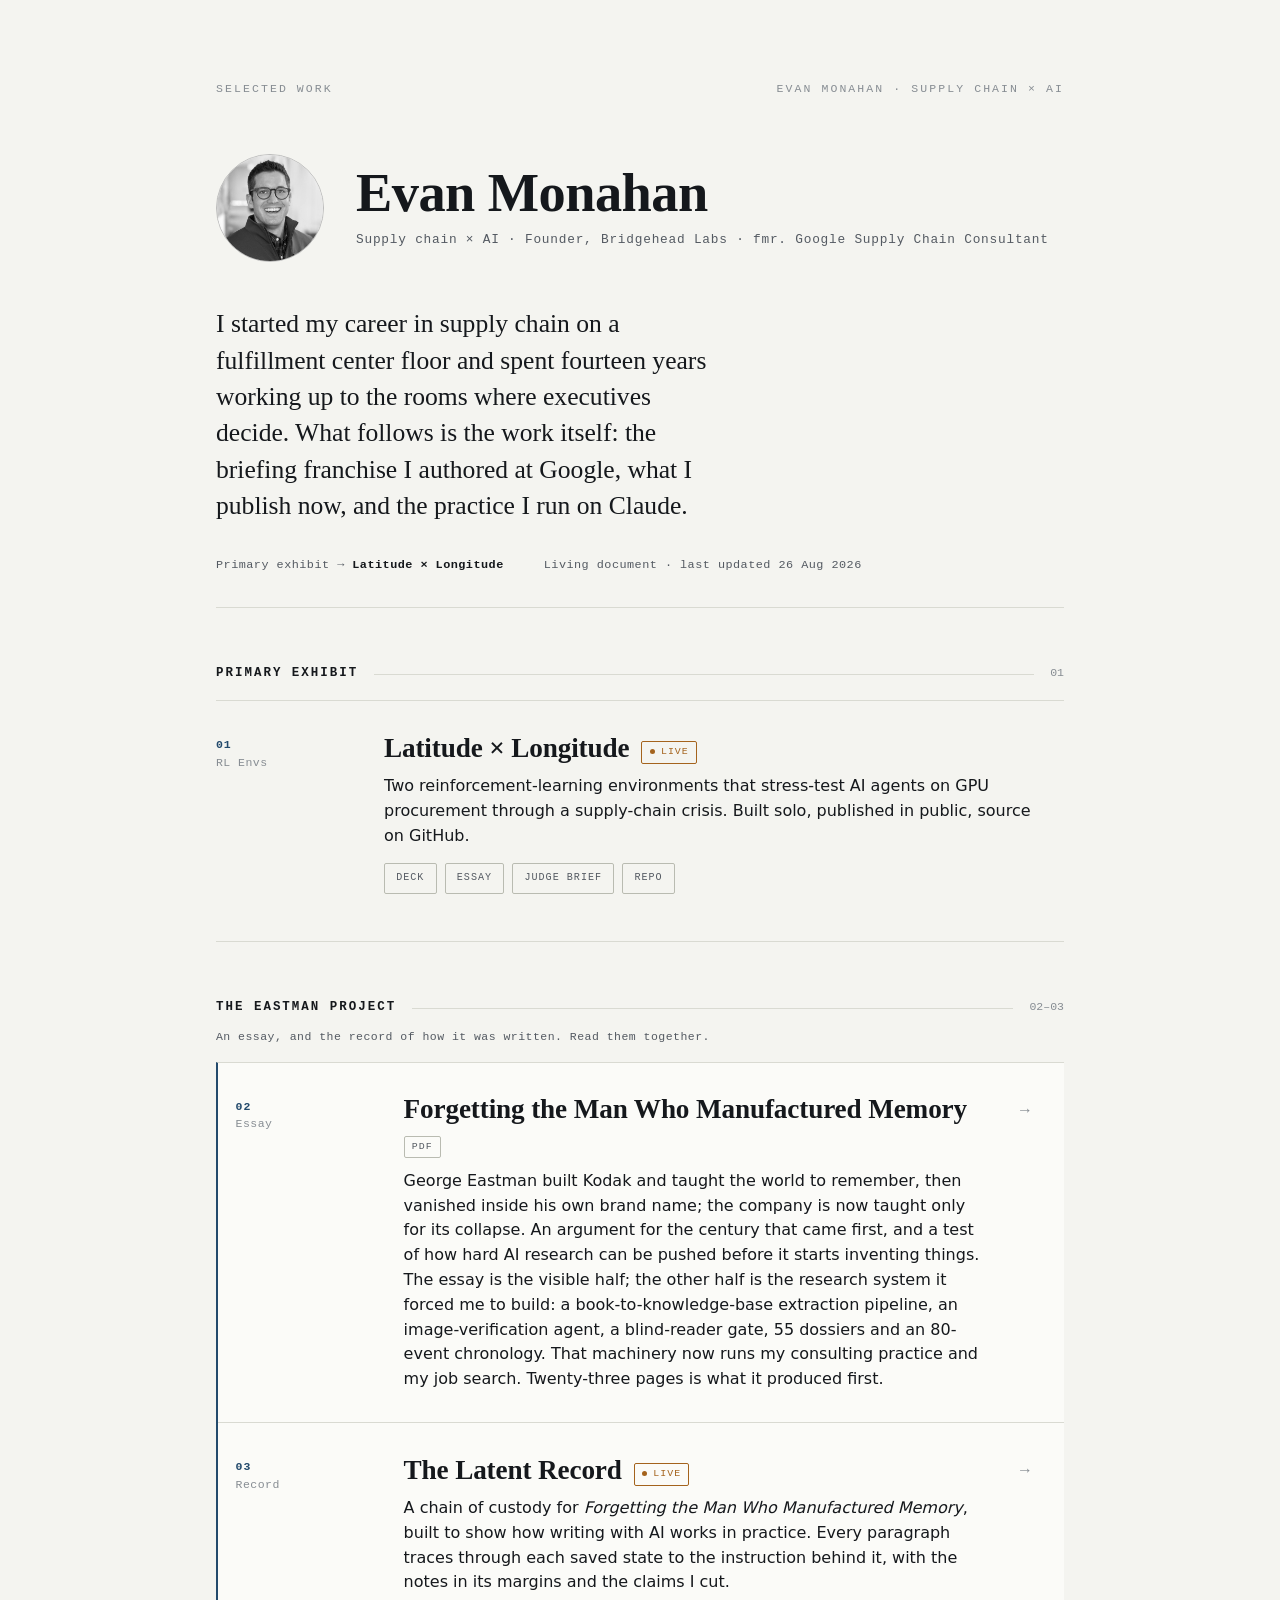
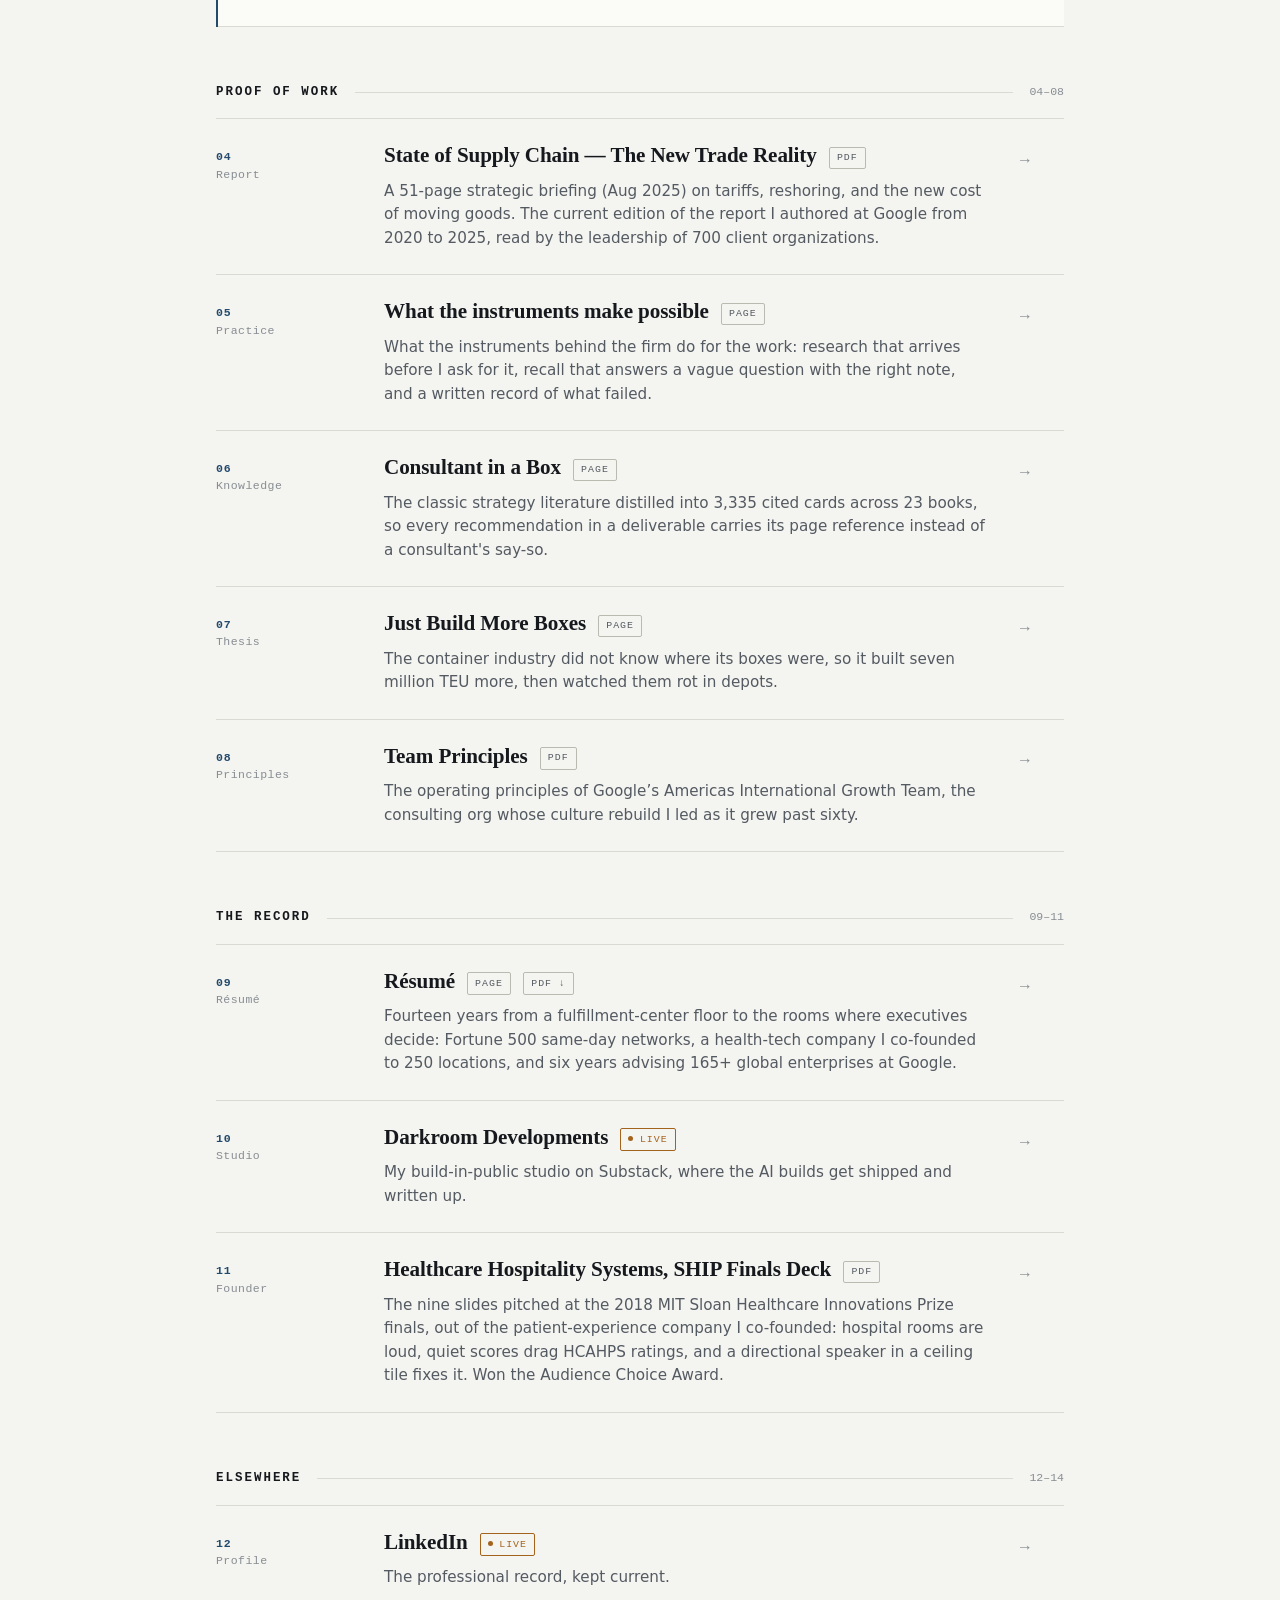
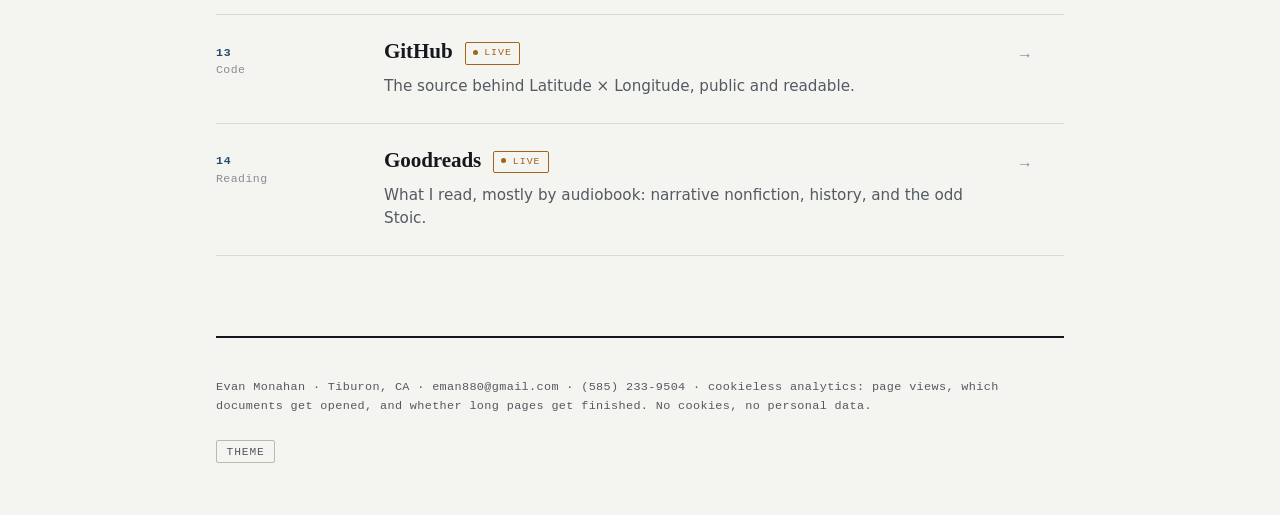
==== commit 94987621: "Eastman Project section: essay + The Latent Record, paired and featured Adds The Latent Record (evmo" ====
--- a/index.html
+++ b/index.html
@@ -5,7 +5,7 @@
   <meta name="viewport" content="width=device-width, initial-scale=1">
   <title>Evan Monahan — Selected Work</title>
   <meta name="description" content="Selected work by Evan Monahan: the State of Supply Chain briefing, reinforcement-learning environments for GPU procurement, a cited strategy knowledge base, a container thesis, and a résumé. Supply chain × AI.">
-  <link rel="stylesheet" href="style.css">
+  <link rel="stylesheet" href="style.css?v=20260923">
   <script src="tracker.js" async></script>
   <link rel="icon" href="data:image/svg+xml,<svg xmlns='http://www.w3.org/2000/svg' viewBox='0 0 16 16'><rect width='16' height='16' fill='%23234a6c'/><rect x='3' y='3' width='10' height='10' fill='none' stroke='%23f4f4f0' stroke-width='1'/></svg>">
 </head>
@@ -67,83 +67,17 @@
     </div>
   </section>
 
-  <!-- ============ PROOF OF WORK ============ -->
-  <section class="section">
-    <div class="section-head">
-      <h2>Proof of Work</h2>
-      <span class="rule-fill"></span>
-      <span class="count">02–07</span>
-    </div>
-    <div class="docs">
-
-      <a class="doc" href="files/state-of-supply-chain.pdf" target="_blank" rel="noopener" data-doc="02-state-of-supply-chain">
-        <div class="doc-code"><b>02</b>Report</div>
-        <div class="doc-main">
-          <div class="doc-head">
-            <h3>State of Supply Chain — The New Trade Reality</h3>
-            <span class="tag">PDF</span>
-          </div>
-          <p class="doc-abstract">
-            A 51-page strategic briefing (Aug 2025) on tariffs, reshoring, and the new cost of
-            moving goods. The current edition of the report I authored at Google from 2020 to
-            2025, read by the leadership of 700 client organizations.
-          </p>
-        </div>
-        <div class="doc-go">→</div>
-      </a>
-
-      <a class="doc" href="practice.html" target="_blank" rel="noopener" data-doc="03-practice">
-        <div class="doc-code"><b>03</b>Practice</div>
-        <div class="doc-main">
-          <div class="doc-head"><h3>What the instruments make possible</h3><span class="tag">Page</span></div>
-          <p class="doc-abstract">
-            What the instruments behind the firm do for the work: research that arrives before I
-            ask for it, recall that answers a vague question with the right note, and a written
-            record of what failed.
-          </p>
-        </div>
-        <div class="doc-go">→</div>
-      </a>
-
-      <a class="doc" href="practice.html#knowledge" target="_blank" rel="noopener" data-doc="04-consultant-in-a-box">
-        <div class="doc-code"><b>04</b>Knowledge</div>
-        <div class="doc-main">
-          <div class="doc-head"><h3>Consultant in a Box</h3><span class="tag">Page</span></div>
-          <p class="doc-abstract">
-            The classic strategy literature distilled into 3,335 cited cards across 23 books, so
-            every recommendation in a deliverable carries its page reference instead of a
-            consultant's say-so.
-          </p>
-        </div>
-        <div class="doc-go">→</div>
-      </a>
-
-      <a class="doc" href="thesis.html" target="_blank" rel="noopener" data-doc="05-thesis">
-        <div class="doc-code"><b>05</b>Thesis</div>
-        <div class="doc-main">
-          <div class="doc-head"><h3>Just Build More Boxes</h3><span class="tag">Page</span></div>
-          <p class="doc-abstract">
-            The container industry did not know where its boxes were, so it built seven million
-            TEU more, then watched them rot in depots.
-          </p>
-        </div>
-        <div class="doc-go">→</div>
-      </a>
-
-      <a class="doc" href="files/aigt-team-principles.pdf" target="_blank" rel="noopener" data-doc="06-team-principles">
-        <div class="doc-code"><b>06</b>Principles</div>
-        <div class="doc-main">
-          <div class="doc-head"><h3>Team Principles</h3><span class="tag">PDF</span></div>
-          <p class="doc-abstract">
-            The operating principles of Google’s Americas International Growth Team, the consulting
-            org whose culture rebuild I led as it grew past sixty.
-          </p>
-        </div>
-        <div class="doc-go">→</div>
-      </a>
-
-      <a class="doc" href="files/eastman-essay.pdf" target="_blank" rel="noopener" data-doc="07-eastman-essay">
-        <div class="doc-code"><b>07</b>Essay</div>
+  <!-- ============ THE EASTMAN PROJECT ============ -->
+  <section class="section">
+    <div class="section-head">
+      <h2>The Eastman Project</h2>
+      <span class="rule-fill"></span>
+      <span class="count">02–03</span>
+    </div>
+    <p class="pair-note">An essay, and the record of how it was written. Read them together.</p>
+    <div class="docs doc-pair">
+      <a class="doc doc-primary" href="files/eastman-essay.pdf" target="_blank" rel="noopener" data-doc="07-eastman-essay">
+        <div class="doc-code"><b>02</b>Essay</div>
         <div class="doc-main">
           <div class="doc-head"><h3>Forgetting the Man Who Manufactured Memory</h3><span class="tag">PDF</span></div>
           <p class="doc-abstract">
@@ -159,6 +93,95 @@
         </div>
         <div class="doc-go">→</div>
       </a>
+      <a class="doc doc-primary" href="https://evmonaha880.github.io/latent-record/" target="_blank" rel="noopener" data-doc="latent-record">
+        <div class="doc-code"><b>03</b>Record</div>
+        <div class="doc-main">
+          <div class="doc-head"><h3>The Latent Record</h3><span class="tag tag-live">Live</span></div>
+          <p class="doc-abstract">
+            A chain of custody for <em>Forgetting the Man Who Manufactured Memory</em>, built to
+            show how writing with AI works in practice. Every paragraph traces through each saved
+            state to the instruction behind it, with the notes in its margins and the claims I cut.
+          </p>
+        </div>
+        <div class="doc-go">→</div>
+      </a>
+    </div>
+  </section>
+
+  <!-- ============ PROOF OF WORK ============ -->
+  <section class="section">
+    <div class="section-head">
+      <h2>Proof of Work</h2>
+      <span class="rule-fill"></span>
+      <span class="count">04–08</span>
+    </div>
+    <div class="docs">
+
+      <a class="doc" href="files/state-of-supply-chain.pdf" target="_blank" rel="noopener" data-doc="02-state-of-supply-chain">
+        <div class="doc-code"><b>04</b>Report</div>
+        <div class="doc-main">
+          <div class="doc-head">
+            <h3>State of Supply Chain — The New Trade Reality</h3>
+            <span class="tag">PDF</span>
+          </div>
+          <p class="doc-abstract">
+            A 51-page strategic briefing (Aug 2025) on tariffs, reshoring, and the new cost of
+            moving goods. The current edition of the report I authored at Google from 2020 to
+            2025, read by the leadership of 700 client organizations.
+          </p>
+        </div>
+        <div class="doc-go">→</div>
+      </a>
+
+      <a class="doc" href="practice.html" target="_blank" rel="noopener" data-doc="03-practice">
+        <div class="doc-code"><b>05</b>Practice</div>
+        <div class="doc-main">
+          <div class="doc-head"><h3>What the instruments make possible</h3><span class="tag">Page</span></div>
+          <p class="doc-abstract">
+            What the instruments behind the firm do for the work: research that arrives before I
+            ask for it, recall that answers a vague question with the right note, and a written
+            record of what failed.
+          </p>
+        </div>
+        <div class="doc-go">→</div>
+      </a>
+
+      <a class="doc" href="practice.html#knowledge" target="_blank" rel="noopener" data-doc="04-consultant-in-a-box">
+        <div class="doc-code"><b>06</b>Knowledge</div>
+        <div class="doc-main">
+          <div class="doc-head"><h3>Consultant in a Box</h3><span class="tag">Page</span></div>
+          <p class="doc-abstract">
+            The classic strategy literature distilled into 3,335 cited cards across 23 books, so
+            every recommendation in a deliverable carries its page reference instead of a
+            consultant's say-so.
+          </p>
+        </div>
+        <div class="doc-go">→</div>
+      </a>
+
+      <a class="doc" href="thesis.html" target="_blank" rel="noopener" data-doc="05-thesis">
+        <div class="doc-code"><b>07</b>Thesis</div>
+        <div class="doc-main">
+          <div class="doc-head"><h3>Just Build More Boxes</h3><span class="tag">Page</span></div>
+          <p class="doc-abstract">
+            The container industry did not know where its boxes were, so it built seven million
+            TEU more, then watched them rot in depots.
+          </p>
+        </div>
+        <div class="doc-go">→</div>
+      </a>
+
+      <a class="doc" href="files/aigt-team-principles.pdf" target="_blank" rel="noopener" data-doc="06-team-principles">
+        <div class="doc-code"><b>08</b>Principles</div>
+        <div class="doc-main">
+          <div class="doc-head"><h3>Team Principles</h3><span class="tag">PDF</span></div>
+          <p class="doc-abstract">
+            The operating principles of Google’s Americas International Growth Team, the consulting
+            org whose culture rebuild I led as it grew past sixty.
+          </p>
+        </div>
+        <div class="doc-go">→</div>
+      </a>
 
     </div>
   </section>
@@ -168,12 +191,12 @@
     <div class="section-head">
       <h2>The Record</h2>
       <span class="rule-fill"></span>
-      <span class="count">08–10</span>
+      <span class="count">09–11</span>
     </div>
     <div class="docs">
 
       <div class="doc">
-        <div class="doc-code"><b>08</b>Résumé</div>
+        <div class="doc-code"><b>09</b>Résumé</div>
         <div class="doc-main">
           <div class="doc-head"><h3><a class="doc-stretch" href="resume.html" target="_blank" rel="noopener" data-doc="08-resume">Résumé</a></h3><span class="tag">Page</span><a class="tag tag-dl" href="files/resume.pdf" target="_blank" rel="noopener" data-doc="08-resume-pdf">PDF &darr;</a></div>
           <p class="doc-abstract">
@@ -186,7 +209,7 @@
       </div>
 
       <a class="doc" href="https://evanmonahan1888.substack.com" target="_blank" rel="noopener" data-doc="09-darkroom">
-        <div class="doc-code"><b>09</b>Studio</div>
+        <div class="doc-code"><b>10</b>Studio</div>
         <div class="doc-main">
           <div class="doc-head"><h3>Darkroom Developments</h3><span class="tag tag-live">Live</span></div>
           <p class="doc-abstract">
@@ -197,7 +220,7 @@
       </a>
 
       <a class="doc" href="files/hhs-mit-ship-finals-2018.pdf" target="_blank" rel="noopener" data-doc="10-founder-deck">
-        <div class="doc-code"><b>10</b>Founder</div>
+        <div class="doc-code"><b>11</b>Founder</div>
         <div class="doc-main">
           <div class="doc-head"><h3>Healthcare Hospitality Systems, SHIP Finals Deck</h3><span class="tag">PDF</span></div>
           <p class="doc-abstract">
@@ -217,12 +240,12 @@
     <div class="section-head">
       <h2>Elsewhere</h2>
       <span class="rule-fill"></span>
-      <span class="count">11–13</span>
+      <span class="count">12–14</span>
     </div>
     <div class="docs">
 
       <a class="doc" href="https://www.linkedin.com/in/evan-monahan-982ba931" target="_blank" rel="noopener" data-doc="11-linkedin">
-        <div class="doc-code"><b>11</b>Profile</div>
+        <div class="doc-code"><b>12</b>Profile</div>
         <div class="doc-main">
           <div class="doc-head"><h3>LinkedIn</h3><span class="tag tag-live">Live</span></div>
           <p class="doc-abstract">The professional record, kept current.</p>
@@ -231,7 +254,7 @@
       </a>
 
       <a class="doc" href="https://github.com/evmonaha880/latitude-longitude" target="_blank" rel="noopener" data-doc="12-github">
-        <div class="doc-code"><b>12</b>Code</div>
+        <div class="doc-code"><b>13</b>Code</div>
         <div class="doc-main">
           <div class="doc-head"><h3>GitHub</h3><span class="tag tag-live">Live</span></div>
           <p class="doc-abstract">The source behind Latitude × Longitude, public and readable.</p>
@@ -240,7 +263,7 @@
       </a>
 
       <a class="doc" href="https://www.goodreads.com/eman880" target="_blank" rel="noopener" data-doc="13-goodreads">
-        <div class="doc-code"><b>13</b>Reading</div>
+        <div class="doc-code"><b>14</b>Reading</div>
         <div class="doc-main">
           <div class="doc-head"><h3>Goodreads</h3><span class="tag tag-live">Live</span></div>
           <p class="doc-abstract">What I read, mostly by audiobook: narrative nonfiction, history, and the odd Stoic.</p>
--- a/style.css
+++ b/style.css
@@ -445,3 +445,18 @@
 .doc-title:hover, .doc-title:focus-visible { color: var(--blueprint); outline: none; }
 /* the multi-link primary card carries no arrow, so it needs no arrow column */
 .doc-primary:not(:has(.doc-go)) { grid-template-columns: 8.5rem 1fr; }
+
+/* ---------- the Eastman pair: essay + its record, read together ---------- */
+.pair-note {
+  font-family: var(--mono);
+  font-size: 0.72rem;
+  letter-spacing: 0.04em;
+  color: var(--ink-2);
+  margin: -0.4rem 0 1rem;
+}
+.doc-pair { border-left: 2px solid var(--blueprint); background: var(--paper-raised); }
+.doc-pair .doc { padding-left: 1.1rem; }
+.doc-pair .doc:hover, .doc-pair .doc:focus-visible { padding-left: 1.6rem; background: var(--paper); }
+@media (max-width: 560px) {
+  .doc-pair .doc { padding-left: 0.9rem; }
+}
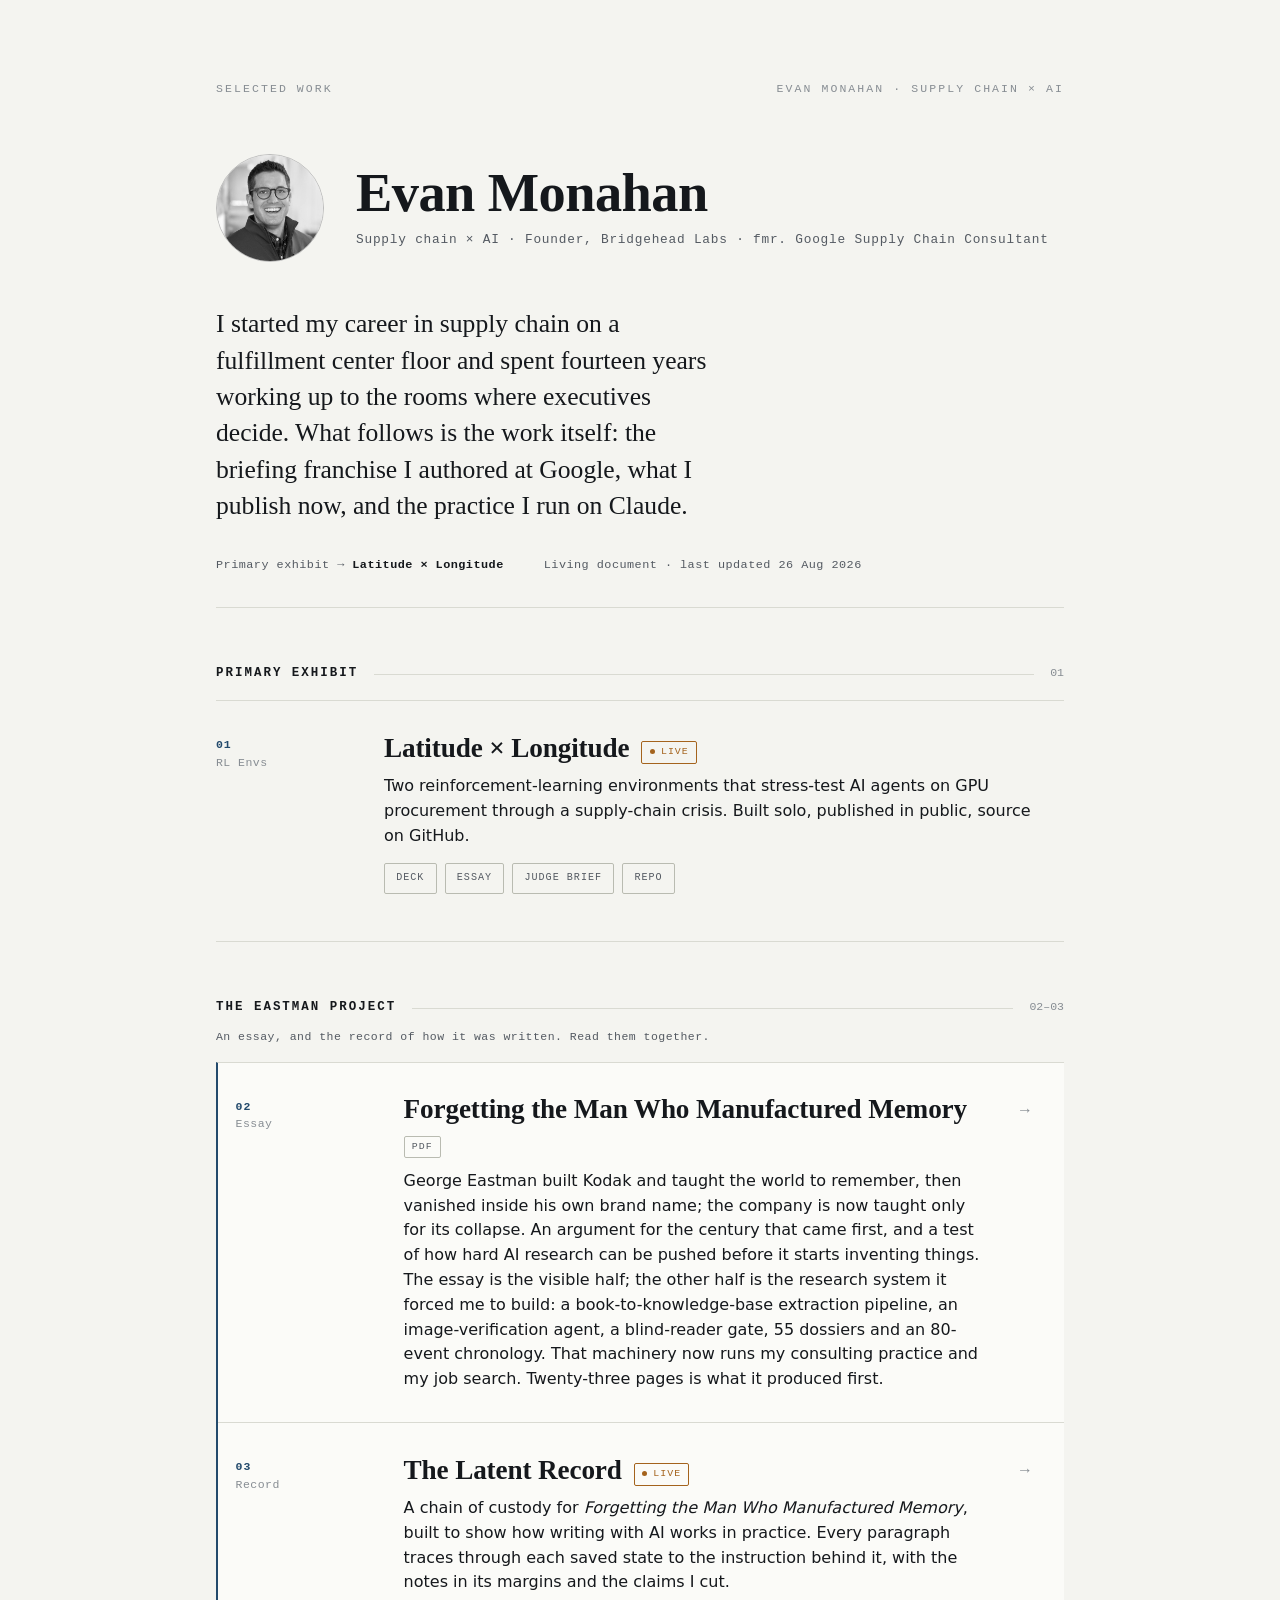
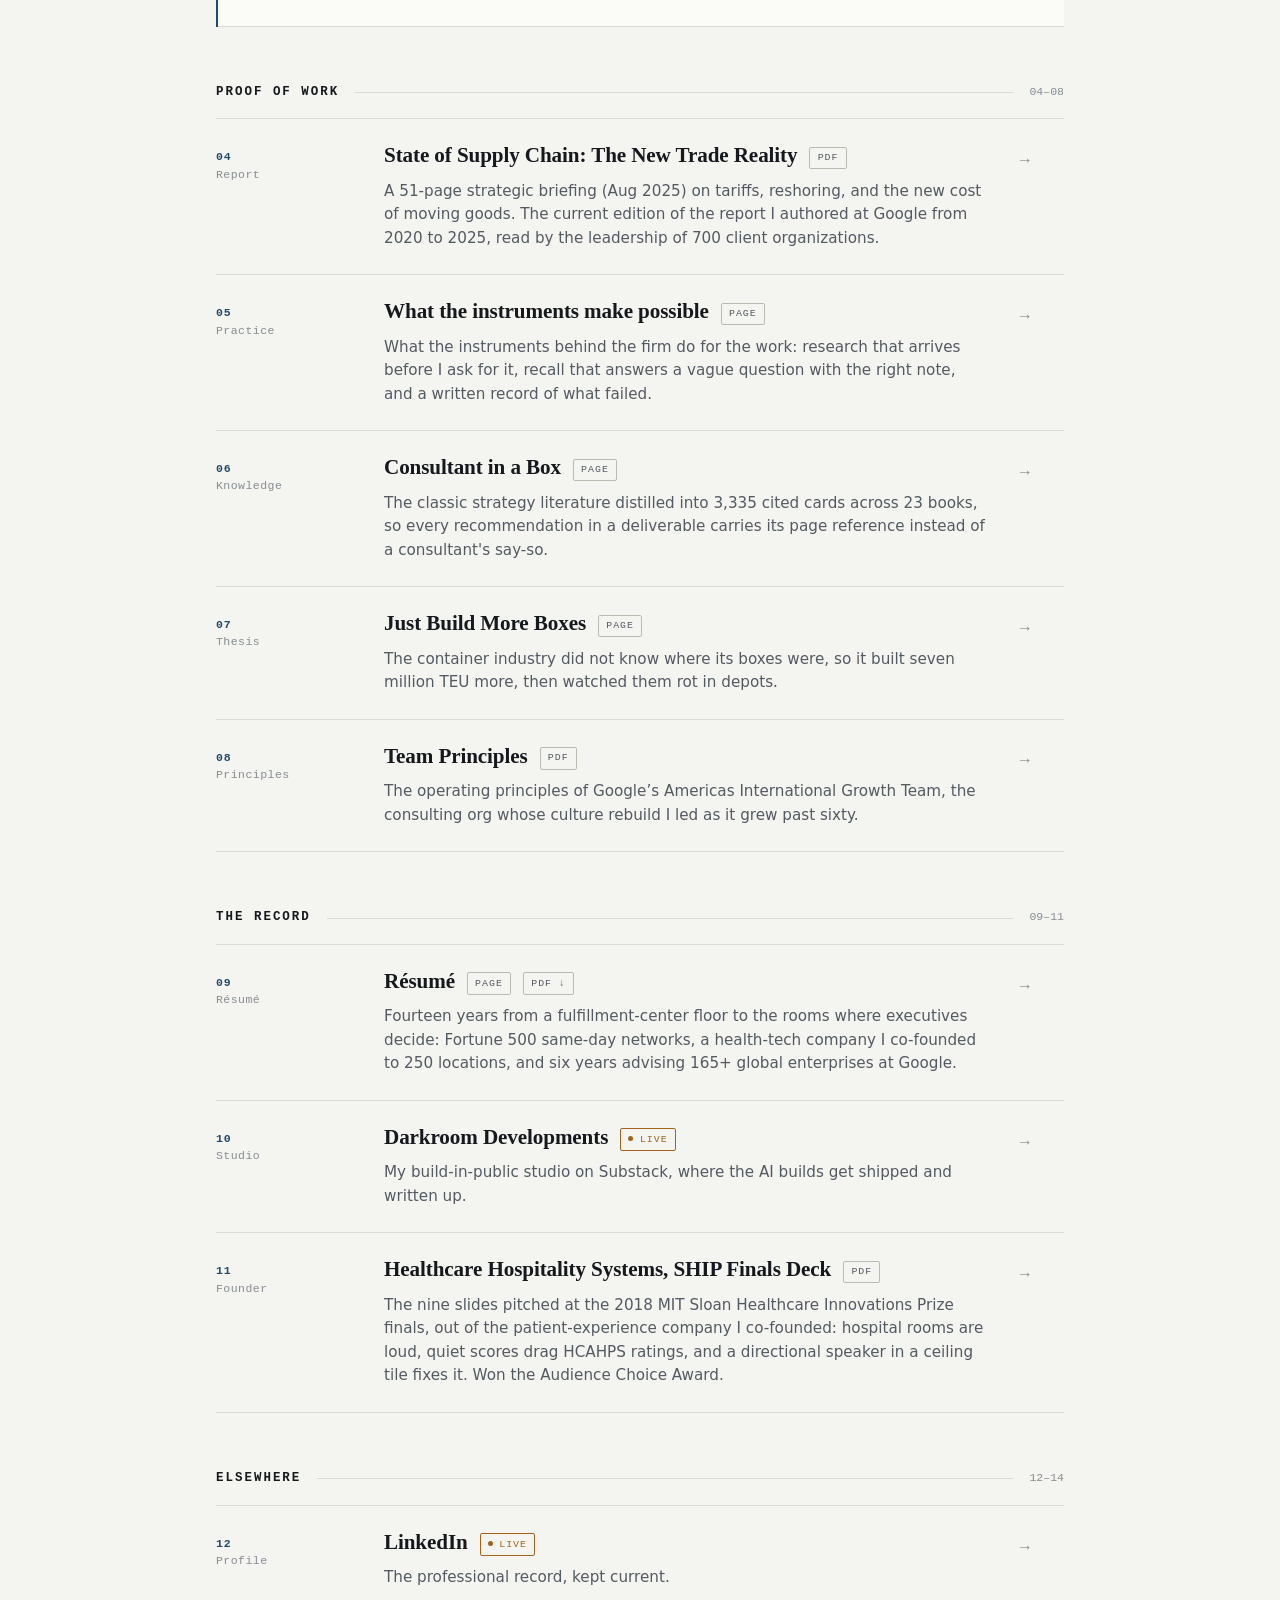
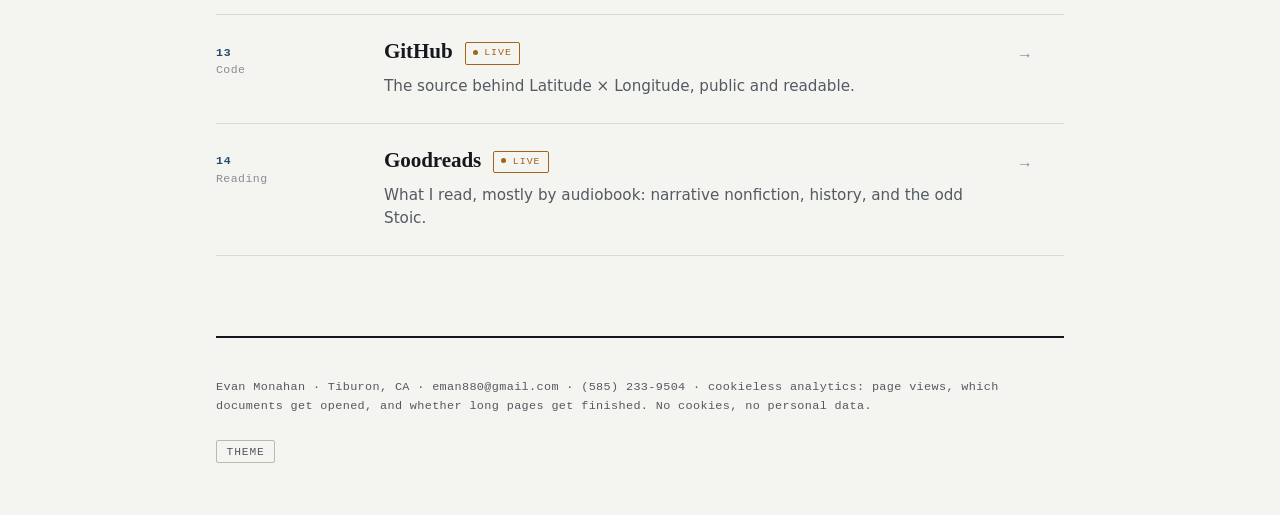
==== commit 8eeae062: "Em-dashes out, LinkedIn address, discovery timing corrected Co-Authored-By: Claude Sonnet 5.5 <norep" ====
--- a/index.html
+++ b/index.html
@@ -3,7 +3,7 @@
 <head>
   <meta charset="utf-8">
   <meta name="viewport" content="width=device-width, initial-scale=1">
-  <title>Evan Monahan — Selected Work</title>
+  <title>Evan Monahan | Selected Work</title>
   <meta name="description" content="Selected work by Evan Monahan: the State of Supply Chain briefing, reinforcement-learning environments for GPU procurement, a cited strategy knowledge base, a container thesis, and a résumé. Supply chain × AI.">
   <link rel="stylesheet" href="style.css?v=20260923">
   <script src="tracker.js" async></script>
@@ -93,7 +93,7 @@
         </div>
         <div class="doc-go">→</div>
       </a>
-      <a class="doc doc-primary" href="https://evmonaha880.github.io/latent-record/" target="_blank" rel="noopener" data-doc="latent-record">
+      <a class="doc doc-primary" href="https://evmonaha880.github.io/latent-record-preview/" target="_blank" rel="noopener" data-doc="latent-record">
         <div class="doc-code"><b>03</b>Record</div>
         <div class="doc-main">
           <div class="doc-head"><h3>The Latent Record</h3><span class="tag tag-live">Live</span></div>
@@ -121,7 +121,7 @@
         <div class="doc-code"><b>04</b>Report</div>
         <div class="doc-main">
           <div class="doc-head">
-            <h3>State of Supply Chain — The New Trade Reality</h3>
+            <h3>State of Supply Chain: The New Trade Reality</h3>
             <span class="tag">PDF</span>
           </div>
           <p class="doc-abstract">
@@ -244,7 +244,7 @@
     </div>
     <div class="docs">
 
-      <a class="doc" href="https://www.linkedin.com/in/evan-monahan-982ba931" target="_blank" rel="noopener" data-doc="11-linkedin">
+      <a class="doc" href="https://www.linkedin.com/in/evanmonahan" target="_blank" rel="noopener" data-doc="11-linkedin">
         <div class="doc-code"><b>12</b>Profile</div>
         <div class="doc-main">
           <div class="doc-head"><h3>LinkedIn</h3><span class="tag tag-live">Live</span></div>
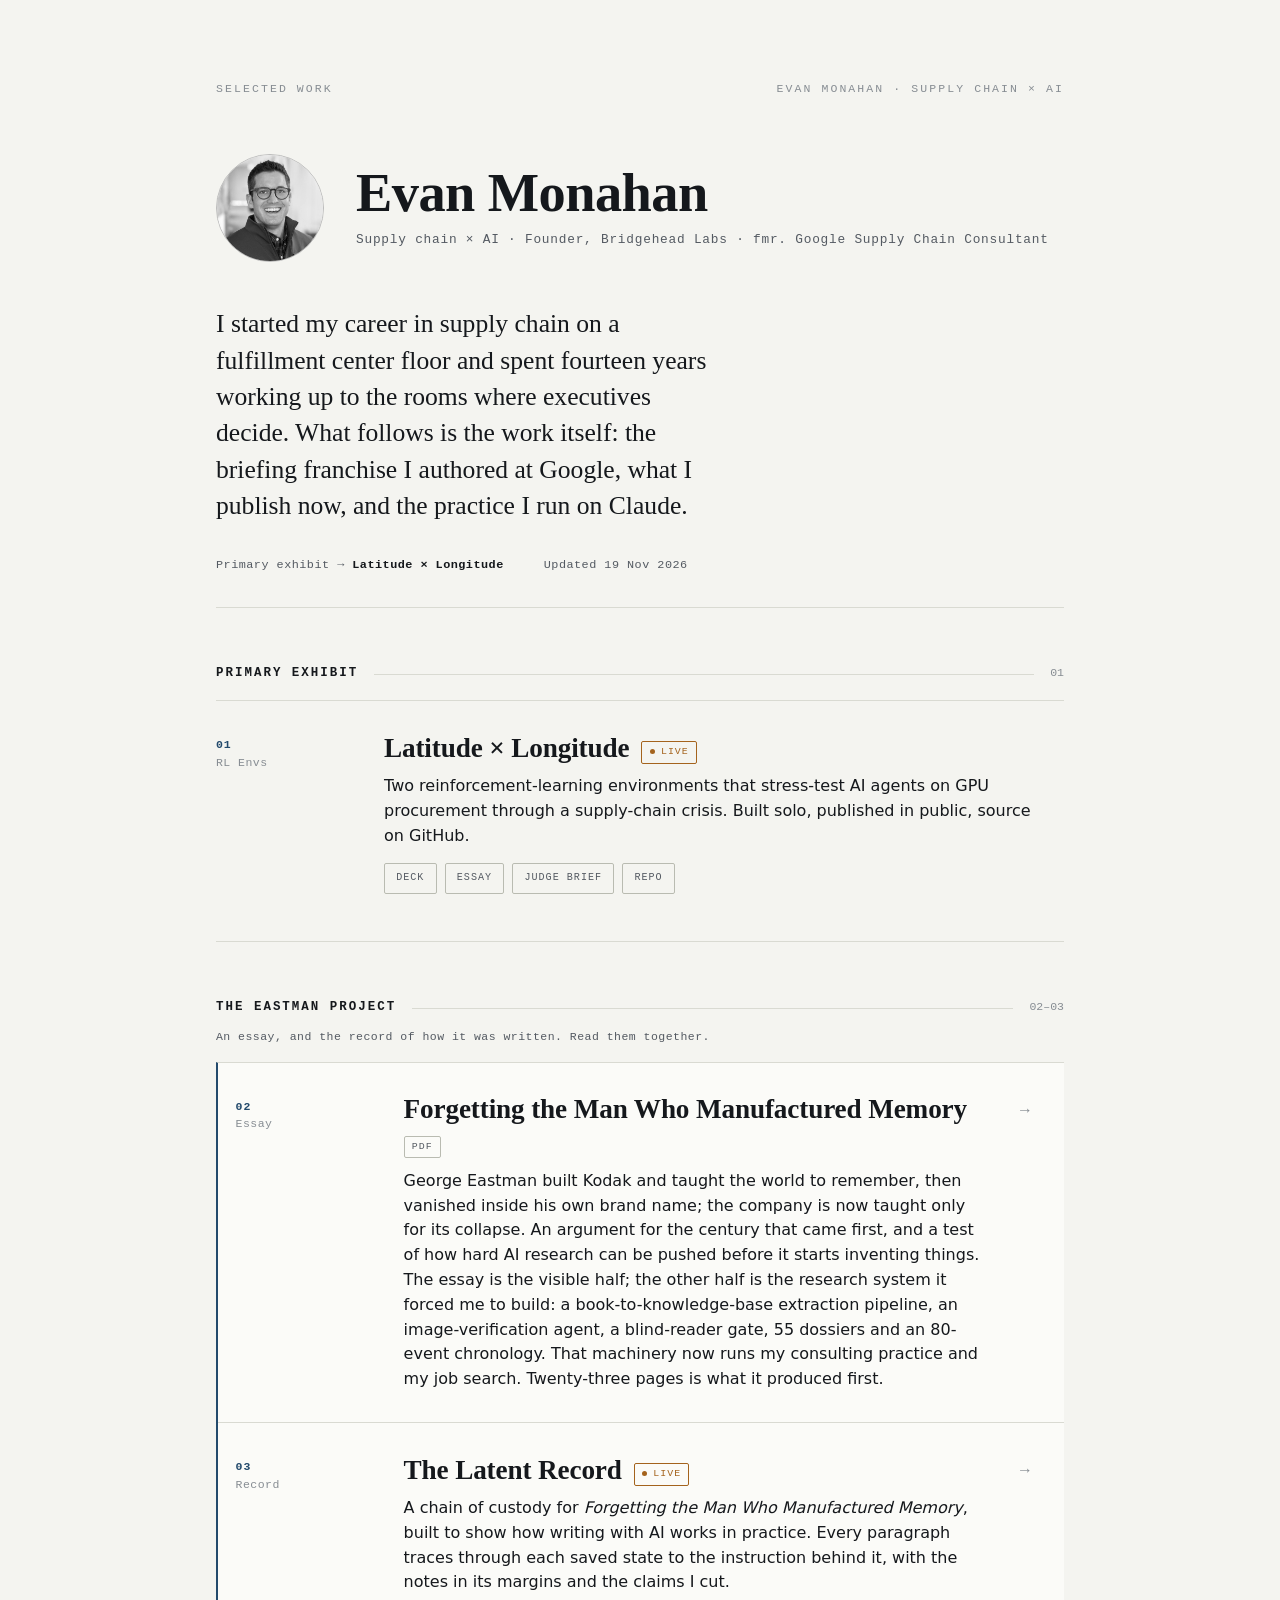
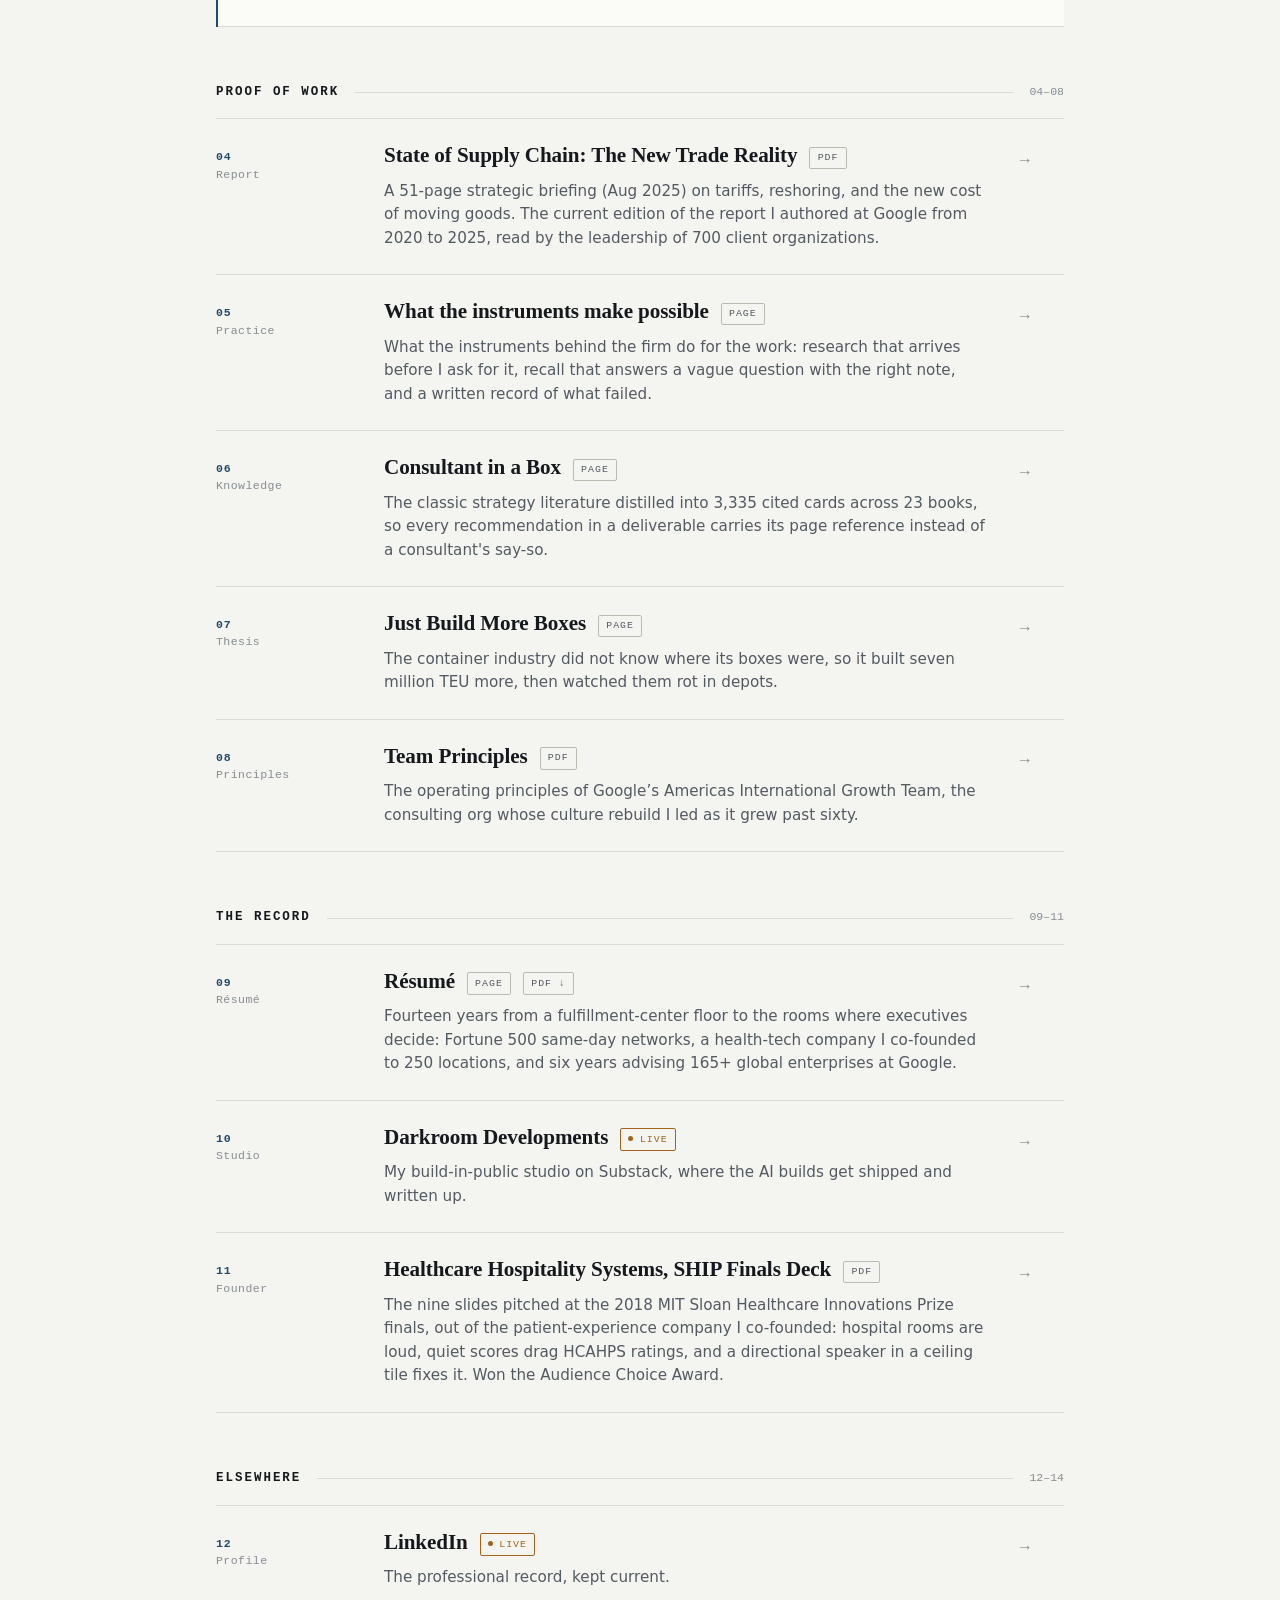
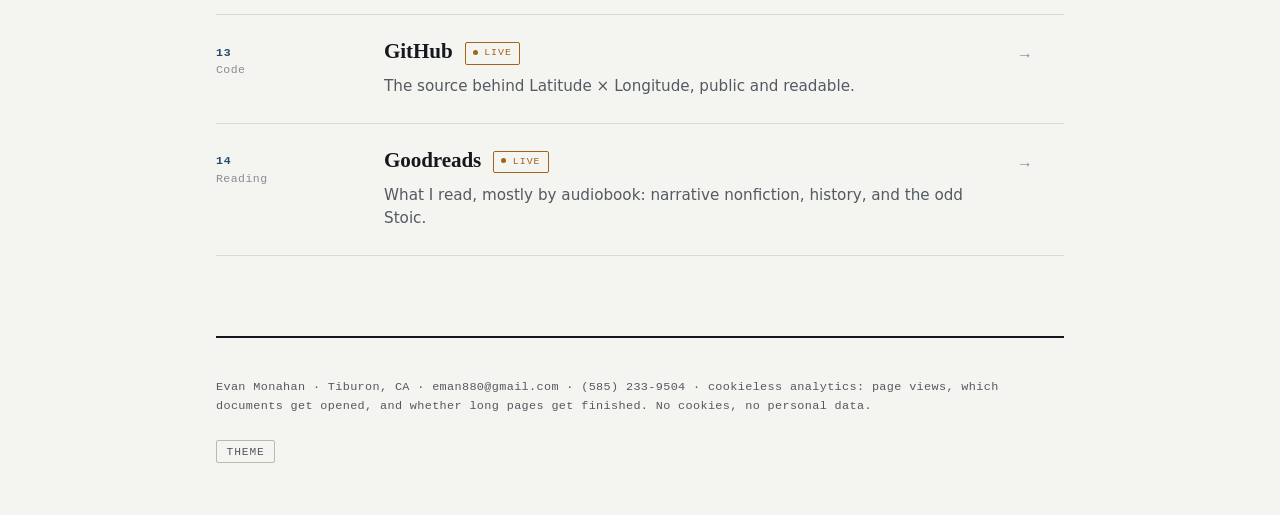
==== commit 1c4bb218: "Last LinkedIn address and page date Co-Authored-By: Claude Sonnet 5.5 <noreply@anthropic.com> Claude" ====
--- a/index.html
+++ b/index.html
@@ -36,7 +36,7 @@
 
     <div class="manifest-meta reveal">
       <span>Primary exhibit → <b>Latitude × Longitude</b></span>
-      <span>Living document · last updated 26 Aug 2026</span>
+      <span>Updated 19 Nov 2026</span>
     </div>
   </header>
 
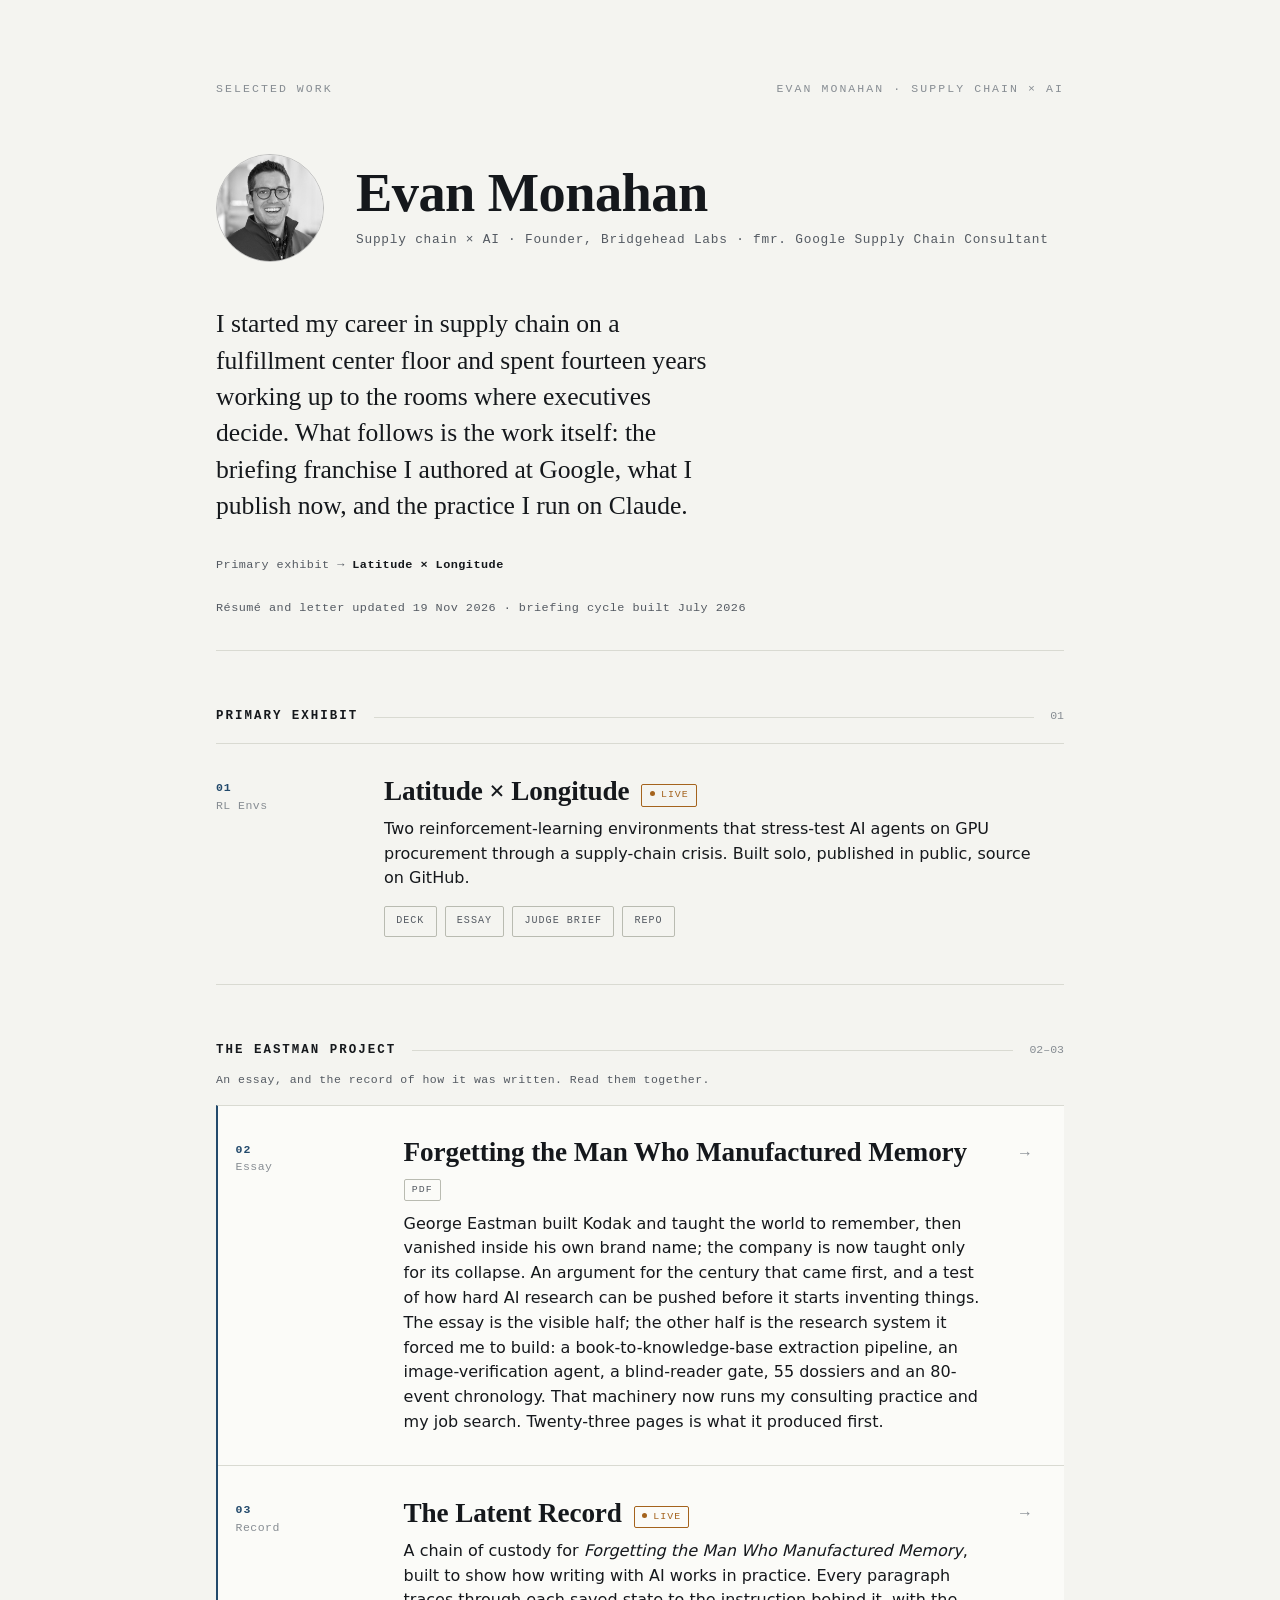
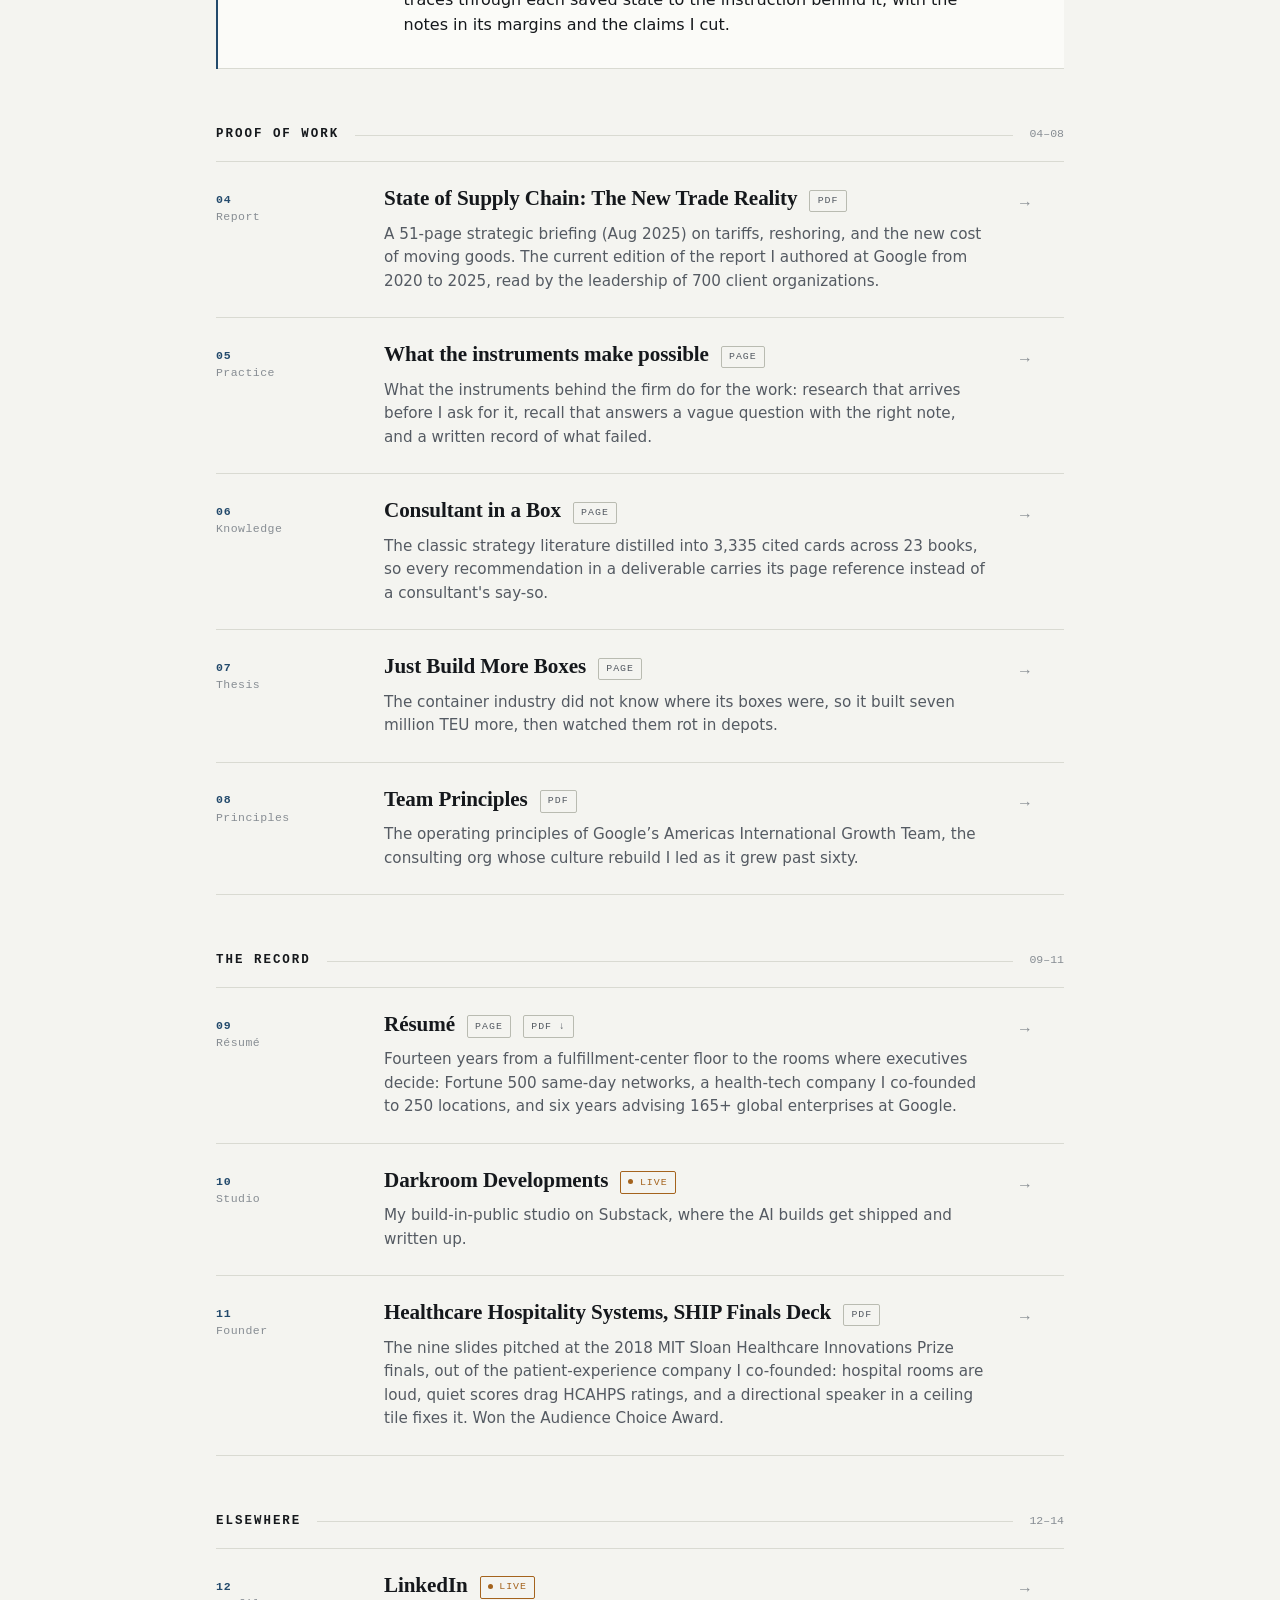
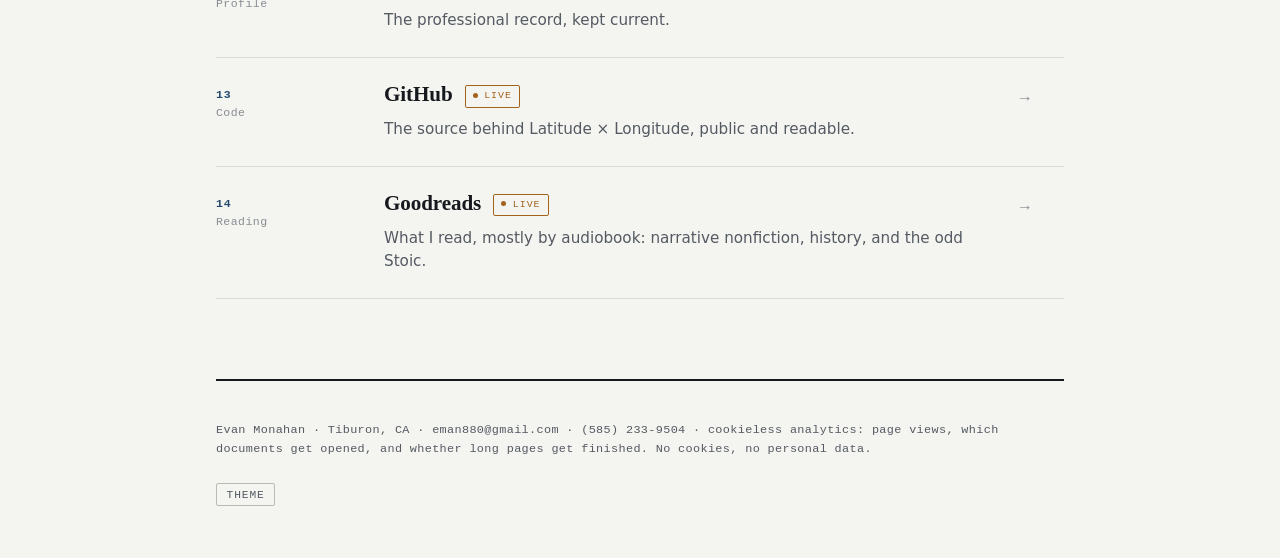
==== commit 36419a1e: "Gate fixes: mdash entities, team name, dead link, honest date stamp Co-Authored-By: Claude Sonnet 5." ====
--- a/index.html
+++ b/index.html
@@ -36,7 +36,7 @@
 
     <div class="manifest-meta reveal">
       <span>Primary exhibit → <b>Latitude × Longitude</b></span>
-      <span>Updated 19 Nov 2026</span>
+      <span>Résumé and letter updated 19 Nov 2026 · briefing cycle built July 2026</span>
     </div>
   </header>
 
